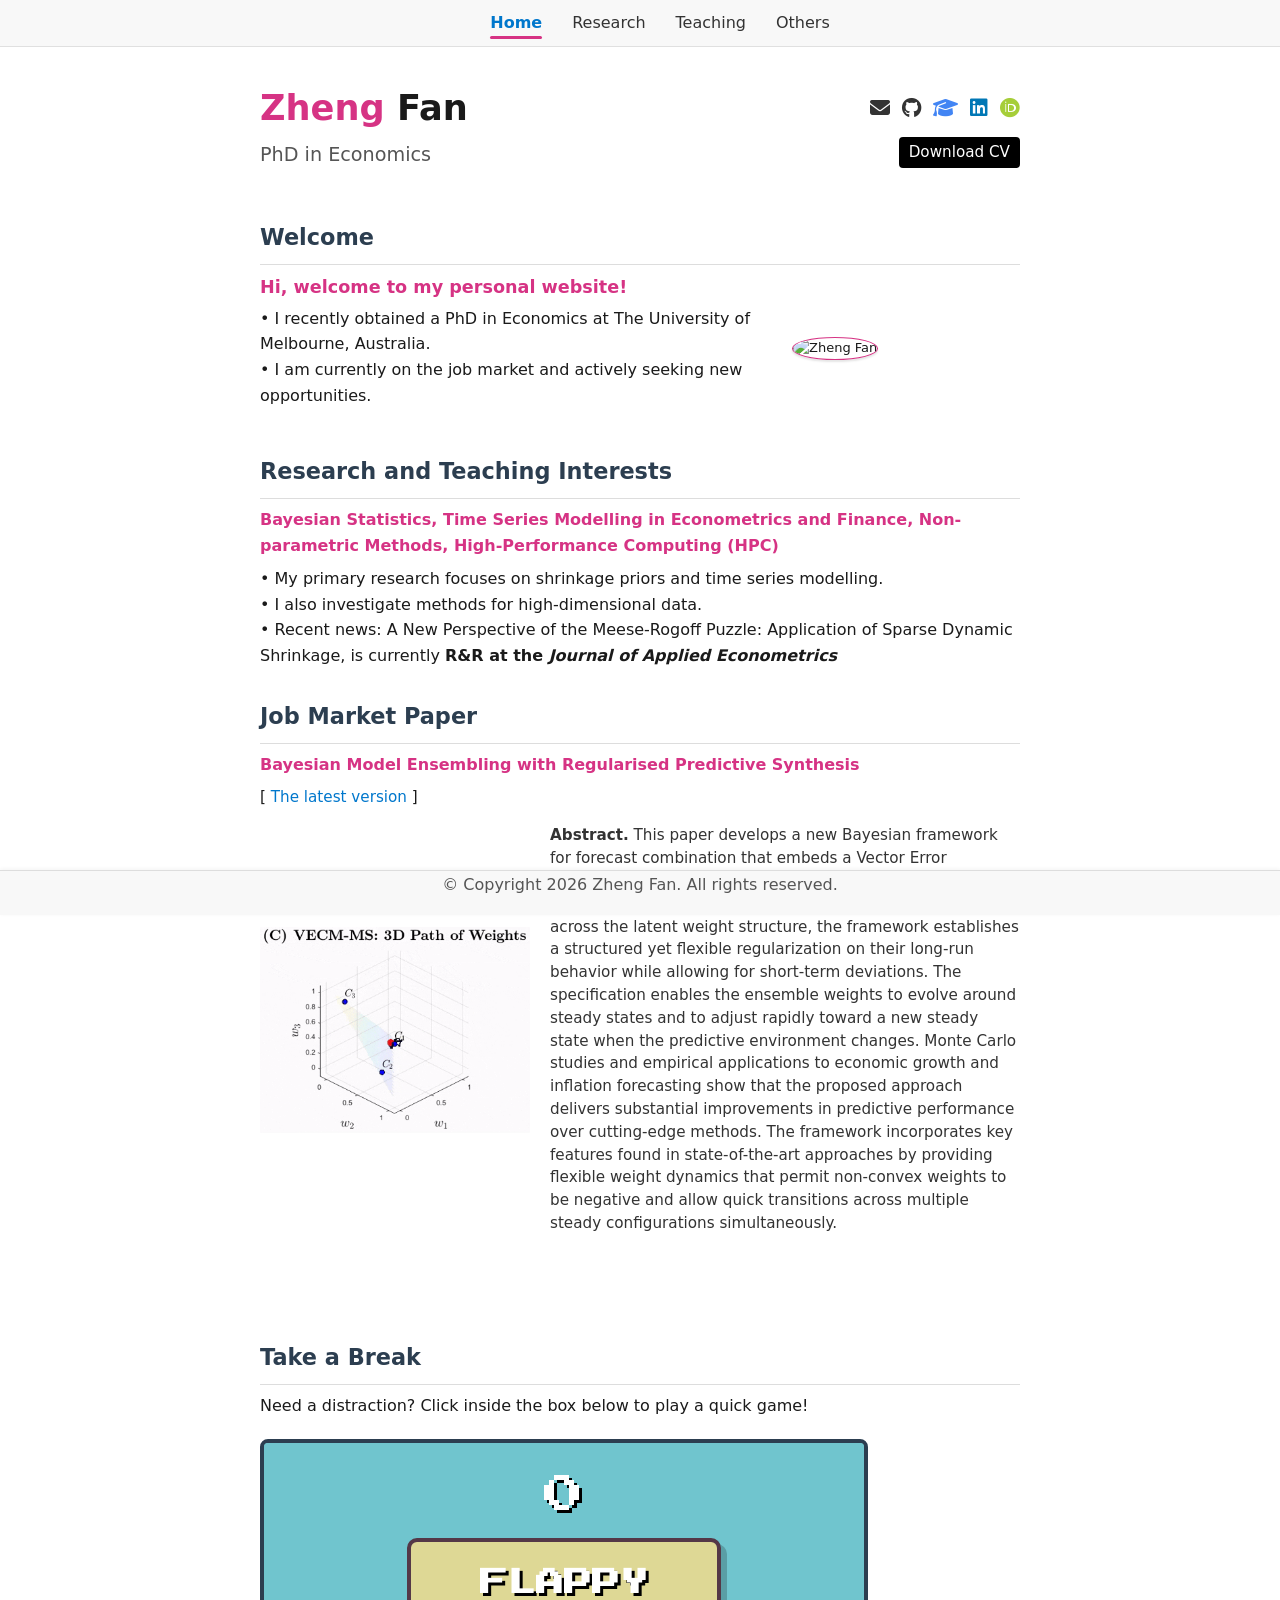
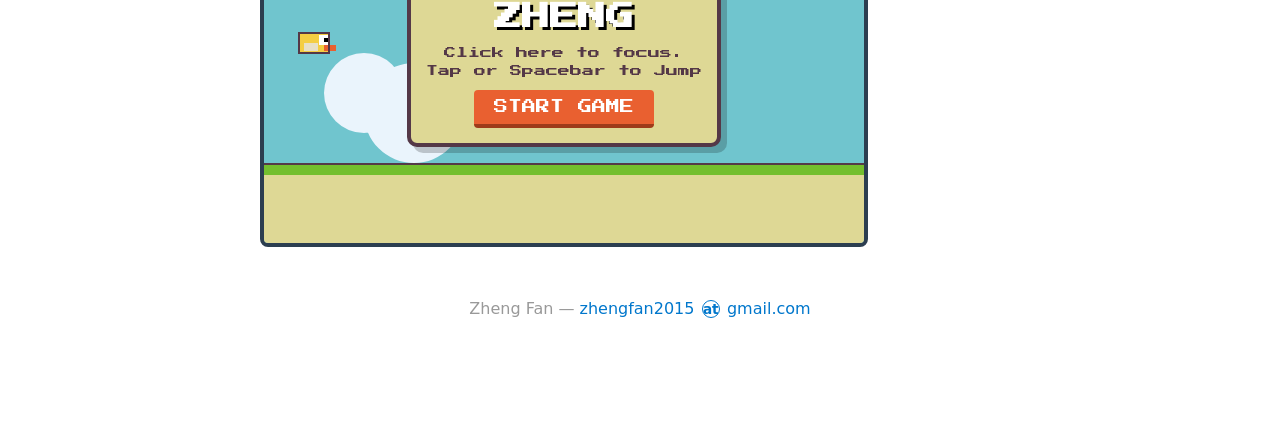
==== index.html @ 159d0687 "Add files via upload" ====
<!DOCTYPE html PUBLIC "-//W3C//DTD XHTML 1.0 Strict//EN" "http://www.w3.org/TR/xhtml1/DTD/xhtml1-strict.dtd">
<html>
<head>
<link rel="icon" type="image/x-icon" href="favicon.ico" />

	<title>Zheng Fan's personal website</title>
	<meta http-equiv="content-type" content="text/html; charset=utf-8" />

	<meta name="keywords" content="" />
	<meta name="description" content="" />

	<link rel="stylesheet" type="text/css" href="second.css" media="all" /> 
	<link rel="stylesheet" type="text/css" href="resume.css" media="all" />

       <!-- Game Fonts -->
    <link href="https://fonts.googleapis.com/css2?family=Press+Start+2P&display=swap" rel="stylesheet">

    <style>
        /* Sidebar style */
        #sidebar {
            width: 300px;
            position: fixed;
            top: 20px; /* Adjust to your header height */
            left: 0;
            background-color: #f4f4f4;
            padding-top: 20px;
            padding-left: 20px;
            border-right: 3px solid #ccc;
            height: 100%;
        }

        /* Sidebar links */
        #sidebar a {
            display: block;
            padding: 8px 0;
            color: #111D3D;
            text-decoration: none;
            font-size: 16px;
        }

        #sidebar a:hover {
            background-color: #ddd;
            color: #000;
        }

        /* Main content area */
        #main-content {
            margin-left: 220px; /* Space for the sidebar */
            padding: 20px;
        }


        /* Smooth scrolling */
        html {
            scroll-behavior: smooth;
        }

        /* Add some padding to sections to make it easier to spot when scrolling */
        section {
            padding: 220px 0;
            margin: 220px 0;
        }

                #Welcome!, #Research Interests, #Research and Working Papers, #Conference and Seminar Presentations, #Academic and Teaching Experience, #Skills {
            scroll-margin-top: 220px; /* Adjust this value to match your navbar height */
            padding-top: 230px; /* Give some space to the sections */
        }

      /* --- FLAPPY ZHENG GAME STYLES (Namespaced to avoid conflicts) --- */
        #flappy-game-container {
            position: relative;
            width: 100%;
            max-width: 600px; /* Restrict width so it doesn't look stretched */
            height: 400px;
            margin: 20px 0;
            background-color: #70c5ce;
            overflow: hidden;
            border: 4px solid #2c3e50;
            border-radius: 8px;
            font-family: 'Press Start 2P', cursive;
            outline: none; /* Remove blue outline when focused */
        }

        #flappy-canvas {
            display: block;
            width: 100%;
            height: 100%;
        }

        #flappy-ui-layer {
            position: absolute;
            top: 0;
            left: 0;
            width: 100%;
            height: 100%;
            pointer-events: none;
            display: flex;
            flex-direction: column;
            justify-content: center;
            align-items: center;
            text-align: center;
        }

        .flappy-message-box {
            background: #ded895;
            border: 4px solid #543847;
            padding: 15px;
            border-radius: 10px;
            box-shadow: 6px 6px 0px rgba(0,0,0,0.2);
            pointer-events: auto;
            display: none;
        }

        .flappy-title {
            color: #fff;
            text-shadow: 3px 3px 0 #000;
            font-size: 28px; /* Smaller for embedded view */
            margin: 10px 0;
            line-height: 1.2;
        }

        .flappy-text {
            color: #543847;
            font-size: 12px;
            line-height: 1.5;
            margin-bottom: 10px;
        }

        .flappy-btn {
            background: #e96030;
            color: white;
            border: none;
            padding: 10px 20px;
            font-family: inherit;
            font-size: 14px;
            cursor: pointer;
            border-radius: 4px;
            border-bottom: 4px solid #9e3b1a;
            text-transform: uppercase;
        }

        .flappy-btn:active {
            transform: translateY(4px);
            border-bottom: 0px;
        }

        #flappy-score-display {
            position: absolute;
            top: 20px;
            width: 100%;
            text-align: center;
            font-size: 40px;
            color: white;
            text-shadow: 3px 3px 0 #000;
            pointer-events: none;
            z-index: 10;
        }
    </style>
 
 <!-- Font Awesome (for GitHub, Email, LinkedIn, ORCID icons) -->
<link rel="stylesheet" href="https://cdnjs.cloudflare.com/ajax/libs/font-awesome/6.5.0/css/all.min.css">

<!-- Academicons (for Google Scholar) -->
<link rel="stylesheet" href="https://cdn.jsdelivr.net/npm/academicons@1.9.4/css/academicons.min.css">

</head>
<body>
 

<div id="doc2" class="yui-t7">
	<div id="inner">
	

<div id="hd">
  <div class="header-container">

    <!-- Left: Name and Title -->
<div class="header-left">
  <h1><span style="font-weight: bold; color: #d63384;">Zheng</span> Fan</h1>
  <h3>PhD in Economics </h3>
 </a>
</div>

    <!-- Right: Contact Info -->
    <div class="header-right">
      <div class="contact-info">
<!-- Icon block aligned to the right -->
<div style="display: flex; justify-content: flex-end; gap: 12px; align-items: center; margin-top: 18px;">
  <a href="mailto:zhengfan2015@gmail.com" target="_blank" style="display: inline-flex; align-items: center; color: #333;">
    <i class="fas fa-envelope" style="font-size: 20px;" title="Email"></i>
  </a>

  <a href="https://github.com/zhengf1" target="_blank" style="display: inline-flex; align-items: center; color: #333;">
    <i class="fab fa-github" style="font-size: 20px;" title="GitHub"></i>
  </a>
  <a href="https://scholar.google.com/citations?user=kObE768AAAAJ" target="_blank" style="display: inline-flex; align-items: center; color: #4285F4;">
    <i class="fas fa-graduation-cap" style="font-size: 20px;" title="Google Scholar"></i>
  </a>
  
  <a href="https://www.linkedin.com/in/zheng-fan-11849836b" target="_blank" style="display: inline-flex; align-items: center; color: #0077b5;">
    <i class="fab fa-linkedin" style="font-size: 20px;" title="LinkedIn"></i>
  </a>

  <a href="https://orcid.org/0000-0002-5203-4857" target="_blank" style="display: inline-flex; align-items: center; color: #a6ce39;">
    <i class="fab fa-orcid" style="font-size: 20px;" title="ORCID"></i>
  </a>
</div>


   
        <p>
          <a id="pdf" href="cv-page.html">Download CV</a>
        </p>
      </div>
    </div>

  </div> <!--// .header-container -->
</div> <!--// #hd -->


 <!--//    <p>
          <strong>Email:</strong>
          <a href="mailto:fan.z@unimelb.edu.au">fan.z <span class="circle">at</span> unimelb.edu.au</a>      
        </p> -->

     <!--//  <h4><a id="pdf" href="https://www.dropbox.com/s/akevl5yh49a9p55/ZhengFan-CV-short.pdf?dl=0" target="_blank">Download CV</a></h4>-->
                        
		<div id="bd">
			<div id="yui-main">
				<div class="yui-b">

 
    <!-- Sidebar -->
    <!-- Sidebar -->
<div id="navbar">
<a href="index.html" class="active">Home</a>
<a href="research.html">Research</a>
<a href="teaching.html">Teaching</a>
<a href="skills.html">Others</a>
         <!-- Add more links as needed -->
</div>
 

<div style="margin-bottom: 30px;" id="Welcome">
  <h3 style="color: #2c3e50;">Welcome</h3>
  <hr style="border: none; height: 1px; background-color: #ddd; margin: 8px 0;">
  
  <!-- Flex container for Split layout -->
  <div style="display: flex; gap: 30px; align-items: center;">
    
    <!-- Text Column (Now on the LEFT) -->
    <div style="flex: 1;">
        <p style="margin: 0 0 5px 0;">
            <strong style="color: #d63384; font-size: 1.1em;"> Hi, welcome to my personal website!</strong>
        </p>   
        <p style="line-height: 1.6;">
            • I recently obtained a PhD in Economics at The University of Melbourne, Australia. <br>
            • I am currently on the job market and actively seeking new opportunities.
        </p>
    </div>

    <!-- Photo Column (Now on the RIGHT) -->
    <div style="flex: 0 0 30%; max-width: 30%; text-align: left;">
        <!-- Vertical Ellipse Frame with updated style/link -->
        <img src="https://www.dropbox.com/scl/fi/2scdw9mpwidva5gqhayjk/Zheng-image-3.png?rlkey=bucvifqqqjkv460hxgmuyph9c&raw=1" 
             alt="Zheng Fan" 
             
             style="width: 120px; height: 140px; object-fit: cover; border-radius: 50%; border: 1px solid #d63384; box-shadow: 0 2px 2px rgba(0,0,0,0.1);">
    </div>
    
  </div>
</div>

<div style="margin-bottom: 30px;" id="Research Interests">
       <h3 style="color: #2c3e50;">Research and Teaching Interests</h3>
  <hr style="border: none; height: 1px; background-color: #ddd; margin: 8px 0;">
       <p style="margin: 0 0 8px 0;">
    <strong style="color: #d63384;"> Bayesian Statistics, Time Series Modelling in Econometrics and Finance, Non-parametric Methods, High-Performance Computing (HPC)</strong>
  </p>    
  <p>   
          • My primary research focuses on shrinkage priors and time series modelling. <br>
          • I also investigate methods for high-dimensional data. 
          <br>
            • Recent news: A New Perspective of the Meese-Rogoff Puzzle: Application of Sparse Dynamic Shrinkage, is currently <b>R&R at  the<i> Journal of Applied Econometrics</i></b>
    </p>
</div>


<div style="margin-bottom: 30px;" id="JMP">
  <h3 style="color: #2c3e50;">Job Market Paper</h3>
  <hr style="border: none; height: 1px; background-color: #ddd; margin: 8px 0;">

  <p style="margin: 0 0 8px 0;">
    <strong style="color: #d63384;">
      Bayesian Model Ensembling with Regularised Predictive Synthesis
    </strong>
  </p>

  <span class="paper-links" style="font-size: 0.95rem;">
    [ 
    <a href="https://drive.google.com/file/d/13BnlJRaggg3YICvdml_a8Ei7IoEQGMV5/view?usp=drive_link" target="_blank"> The latest
    version</a> 
    ]
  </span>

  <div style="margin-top: 12px; font-size: 0.95rem; line-height: 1.5; color: #333;">
<div style="display: flex; flex-wrap: wrap; gap: 20px; margin-top: 15px;">

  <!-- Left column: Local video file -->
<div style="flex: 1 1 200px; min-width: 100px; display: flex; align-items: center;">
  <img src="video_VECM_MS_weights_3D_left.gif"
       alt="VECM weight dynamics"
       style="width: 100%; height: auto; border-radius: 1px;">
</div>

  <!-- Right column: Your original abstract (unchanged) -->
  <div style="flex: 1 1 400px; min-width: 400px;">
    <strong>Abstract.</strong>
    <span>
This paper develops a new Bayesian framework for forecast combination that embeds a Vector Error Correction Model structure within a latent dynamic factor representation for model weights. By imposing cointegration across the latent weight structure, the framework establishes a structured yet flexible regularization on their long-run behavior while allowing for short-term deviations. The specification enables the ensemble weights to evolve around steady states and to adjust rapidly toward a new steady state when the predictive environment changes. Monte Carlo studies and empirical applications to economic growth and inflation forecasting show that the proposed approach delivers substantial improvements in predictive performance over cutting-edge methods. The framework incorporates key features found in state-of-the-art approaches by providing flexible weight dynamics that permit non-convex weights to be negative and allow quick transitions across multiple steady configurations simultaneously.
    </span>
  </div>

</div>

</div>


<br><br><br><br>

<!-- Flappy Zheng Game Section -->
<div style="margin-bottom: 30px;" id="Game">
    <h3 style="color: #2c3e50;">Take a Break</h3>
    <hr style="border: none; height: 1px; background-color: #ddd; margin: 8px 0;">
    <p>Need a distraction? Click inside the box below to play a quick game!</p>
    
    <!-- Game Container (Focusable for keyboard input) -->
    <div id="flappy-game-container" tabindex="0">
        <div id="flappy-score-display">0</div>
        
        <div id="flappy-ui-layer">
            <!-- Start Screen -->
            <div id="flappy-start-screen" class="flappy-message-box" style="display: block;">
                <h1 class="flappy-title">FLAPPY<br>ZHENG</h1>
                <p class="flappy-text">Click here to focus.<br>Tap or Spacebar to Jump</p>
                <button class="flappy-btn" onclick="startGame()">START GAME</button>
            </div>

            <!-- Game Over Screen -->
            <div id="flappy-game-over-screen" class="flappy-message-box">
                <h1 class="flappy-title">GAME OVER</h1>
                <p class="flappy-text">Score: <span id="flappy-final-score">0</span></p>
                <p class="flappy-text">Best: <span id="flappy-best-score">0</span></p>
                <button class="flappy-btn" onclick="resetGame()">TRY AGAIN</button>
            </div>
        </div>

        <canvas id="flappy-canvas"></canvas>
        <!-- Hidden image loader for your face -->
        <img id="flappy-userFace" src="" style="display:none;" alt="User Face">
    </div>
</div>

  

				</div><!--// .yui-b -->
			</div><!--// yui-main -->
		</div><!--// bd -->

		<div id="ft">
			<p>Zheng Fan &mdash;           <a href="mailto:zhengfan2015@gmail.com">zhengfan2015 <span class="circle">at</span> gmail.com</a></p> 
		</div><!--// footer -->

	</div><!-- // inner -->


<footer id="footer-bar">
  <p>&copy; Copyright 2026 Zheng Fan. All rights reserved.</p>
</footer>

</div><!--// doc -->


<!-- GAME SCRIPT -->
<script>
    // --- CONFIGURATION ---
    // Set this to TRUE if you want to use the 'face.png' image instead of the yellow bird
    const useImage = false; 
    const imagePath = 'face.png'; // Make sure this file exists in the same folder if useImage is true

    // FIX: Updated IDs to match the "flappy-" prefixed HTML elements
    const container = document.getElementById('flappy-game-container');
    const canvas = document.getElementById('flappy-canvas');
    const ctx = canvas.getContext('2d');
    const scoreEl = document.getElementById('flappy-score-display');
    const startScreen = document.getElementById('flappy-start-screen');
    const gameOverScreen = document.getElementById('flappy-game-over-screen');
    const finalScoreEl = document.getElementById('flappy-final-score');
    const bestScoreEl = document.getElementById('flappy-best-score');
    const userFaceImg = document.getElementById('flappy-userFace');

    // Game State
    let frames = 0;
    let score = 0;
    let highScore = localStorage.getItem('flappyHighScore') || 0;
    let gameState = 'START'; 
    let animationId;

    // Resize Canvas to match Container
    function resize() {
        // Safety check to ensure container exists before accessing properties
        if (!container) return;
        
        canvas.width = container.clientWidth;
        canvas.height = container.clientHeight;
        // Redraw initial state if resizing during start screen
        if (gameState === 'START') {
            bg.draw();
            fg.draw();
            bird.y = canvas.height / 2; // Center bird
            bird.draw();
        }
    }
    window.addEventListener('resize', resize);
    
    // Initial resize
    setTimeout(resize, 100); // Small delay to ensure container is rendered

    // Load Image if needed
    if (useImage) {
        userFaceImg.src = imagePath;
    }

    // --- OBJECTS ---

    const bird = {
        x: 50,
        y: 150,
        w: 34,
        h: 24,
        radius: 12,
        velocity: 0,
        gravity: 0.25,
        jumpStrength: 4.6,
        rotation: 0,
        
        draw: function() {
            ctx.save();
            ctx.translate(this.x, this.y);
            this.rotation = Math.min(Math.PI / 4, Math.max(-Math.PI / 4, (this.velocity * 0.1)));
            ctx.rotate(this.rotation);

            if (useImage && userFaceImg.complete && userFaceImg.naturalHeight !== 0) {
                ctx.drawImage(userFaceImg, -this.w/2, -this.h/2, this.w, this.h);
            } else {
                // Default Bird Body
                ctx.fillStyle = "#f4ce42"; 
                ctx.fillRect(-15, -10, 30, 20);
                // Eye
                ctx.fillStyle = "#fff";
                ctx.fillRect(5, -8, 10, 10);
                ctx.fillStyle = "#000";
                ctx.fillRect(10, -5, 4, 4);
                // Beak
                ctx.fillStyle = "#e96030"; 
                ctx.fillRect(10, 2, 12, 6);
                // Wing
                ctx.fillStyle = "#e8e0c5"; 
                ctx.fillRect(-10, 0, 14, 8);
                // Outline
                ctx.strokeStyle = "#543847";
                ctx.lineWidth = 2;
                ctx.strokeRect(-15, -10, 30, 20);
            }
            ctx.restore();
        },
        
        update: function() {
            this.velocity += this.gravity;
            this.y += this.velocity;

            // Floor Collision
            if (this.y + this.h/2 >= canvas.height - fg.h) {
                this.y = canvas.height - fg.h - this.h/2;
                gameOver();
            }
            
            // Ceiling Collision
            if (this.y - this.h/2 <= 0) {
                this.y = this.h/2;
                this.velocity = 0;
            }
        },
        
        jump: function() {
            this.velocity = -this.jumpStrength;
        }
    };

    const bg = {
        draw: function() {
            ctx.fillStyle = "#70c5ce";
            ctx.fillRect(0, 0, canvas.width, canvas.height);
            
            ctx.fillStyle = "#eaf4fc"; // Clouds
            ctx.beginPath();
            ctx.arc(100, canvas.height - 150, 40, 0, Math.PI * 2);
            ctx.arc(150, canvas.height - 130, 50, 0, Math.PI * 2);
            ctx.fill();
        }
    };

    const fg = {
        h: 80, // Slightly shorter for embedded version
        x: 0,
        dx: 2,
        draw: function() {
            ctx.fillStyle = "#ded895"; 
            ctx.fillRect(this.x, canvas.height - this.h, canvas.width, this.h);
            ctx.fillRect(this.x + canvas.width, canvas.height - this.h, canvas.width, this.h);
            
            ctx.fillStyle = "#73bf2e";
            ctx.fillRect(this.x, canvas.height - this.h, canvas.width, 12);
            ctx.fillRect(this.x + canvas.width, canvas.height - this.h, canvas.width, 12);
            
            ctx.fillStyle = "#553948";
            ctx.fillRect(0, canvas.height - this.h, canvas.width, 2);
        },
        update: function() {
            this.x = (this.x - this.dx) % (canvas.width / 2); 
            if (this.x <= -canvas.width) this.x = 0;
        }
    };

    const pipes = {
        items: [],
        w: 52,
        gap: 120, // Slightly tighter gap
        dx: 3,
        
        draw: function() {
            for (let i = 0; i < this.items.length; i++) {
                let p = this.items[i];
                ctx.fillStyle = "#73bf2e"; 
                ctx.strokeStyle = "#543847"; 
                ctx.lineWidth = 2;
                
                // Top Pipe
                ctx.fillRect(p.x, 0, this.w, p.y);
                ctx.strokeRect(p.x, 0, this.w, p.y);
                ctx.fillRect(p.x - 2, p.y - 20, this.w + 4, 20); // Cap
                ctx.strokeRect(p.x - 2, p.y - 20, this.w + 4, 20);
                
                // Bottom Pipe
                let bottomY = p.y + this.gap;
                let bottomH = canvas.height - bottomY - fg.h;
                ctx.fillRect(p.x, bottomY, this.w, bottomH);
                ctx.strokeRect(p.x, bottomY, this.w, bottomH);
                ctx.fillRect(p.x - 2, bottomY, this.w + 4, 20); // Cap
                ctx.strokeRect(p.x - 2, bottomY, this.w + 4, 20);
            }
        },
        
        update: function() {
            if (frames % 100 === 0) {
                let maxY = canvas.height - fg.h - this.gap - 50;
                let randomY = Math.floor(Math.random() * (maxY - 50 + 1) + 50);
                this.items.push({ x: canvas.width, y: randomY, passed: false });
            }
            
            for (let i = 0; i < this.items.length; i++) {
                let p = this.items[i];
                p.x -= this.dx;
                
                // Collision
                if (bird.x + bird.w/2 > p.x && bird.x - bird.w/2 < p.x + this.w) {
                    if (bird.y - bird.h/2 < p.y || bird.y + bird.h/2 > p.y + this.gap) {
                        gameOver();
                    }
                }
                
                // Score
                if (p.x + this.w < bird.x && !p.passed) {
                    score++;
                    scoreEl.innerText = score;
                    p.passed = true;
                    if(score % 5 === 0) this.dx += 0.1; 
                }
                
                if (p.x + this.w < 0) {
                    this.items.shift();
                    i--;
                }
            }
        },
        
        reset: function() {
            this.items = [];
            this.dx = 3;
        }
    };

    // --- LOGIC ---

    function startGame() {
        gameState = 'PLAYING';
        startScreen.style.display = 'none';
        gameOverScreen.style.display = 'none';
        scoreEl.style.display = 'block';
        score = 0;
        scoreEl.innerText = score;
        bird.y = canvas.height / 2;
        bird.velocity = 0;
        pipes.reset();
        frames = 0;
        // Ensure container has focus so keyboard works immediately
        container.focus();
        loop();
    }

    function resetGame() {
        bird.y = canvas.height / 2;
        bird.velocity = 0;
        pipes.reset();
        score = 0;
        scoreEl.innerText = 0;
        gameOverScreen.style.display = 'none';
        startGame();
    }

    function gameOver() {
        gameState = 'GAMEOVER';
        if (score > highScore) {
            highScore = score;
            localStorage.setItem('flappyHighScore', highScore);
        }
        finalScoreEl.innerText = score;
        bestScoreEl.innerText = highScore;
        gameOverScreen.style.display = 'block';
        scoreEl.style.display = 'none';
    }

    function loop() {
        if (gameState !== 'PLAYING') return;

        bg.draw();
        pipes.draw();
        pipes.update();
        fg.draw();
        fg.update();
        bird.draw();
        bird.update();

        frames++;
        animationId = requestAnimationFrame(loop);
    }

    // --- INPUT HANDLING ---

    function inputAction(e) {
        // Only act if game is playing or starting
        if (gameState === 'START') {
            startGame();
            e.preventDefault(); // Prevent scrolling
        } else if (gameState === 'PLAYING') {
            bird.jump();
            e.preventDefault(); // Prevent scrolling
        }
    }

    // Listen for keydown ONLY on the container (requires focus)
    container.addEventListener('keydown', function(e) {
        if (e.code === 'Space') {
            inputAction(e);
        }
    });

    // Listen for mouse/touch on the container
    container.addEventListener('mousedown', function(e) {
        inputAction(e);
        container.focus(); // Ensure focus on click
    });
    
    container.addEventListener('touchstart', function(e) {
        inputAction(e);
        container.focus();
    }, {passive: false});

</script>



</body>
</html>
---- second.css ----
/*
Copyright (c) 2009, Yahoo! Inc. All rights reserved.
Code licensed under the BSD License:
http://developer.yahoo.net/yui/license.txt
version: 2.7.0
*/
html{color:#000;background:#FFF;}body,div,dl,dt,dd,ul,ol,li,h1,h2,h3,h4,h5,h6,pre,code,form,fieldset,legend,input,button,textarea,p,blockquote,th,td{margin:0;padding:0;}table{border-collapse:collapse;border-spacing:0;}fieldset,img{border:0;}address,caption,cite,code,dfn,em,strong,th,var,optgroup{font-style:inherit;font-weight:inherit;}del,ins{text-decoration:none;}li{list-style:none;}caption,th{text-align:left;}h1,h2,h3,h4,h5,h6{font-size:100%;font-weight:normal;}q:before,q:after{content:'';}abbr,acronym{border:0;font-variant:normal;}sup{vertical-align:baseline;}sub{vertical-align:baseline;}legend{color:#000;}input,button,textarea,select,optgroup,option{font-family:inherit;font-size:inherit;font-style:inherit;font-weight:inherit;}input,button,textarea,select{*font-size:100%;}body{font:13px/1.231 arial,helvetica,clean,sans-serif;*font-size:small;*font:x-small;}select,input,button,textarea,button{font:99% arial,helvetica,clean,sans-serif;}table{font-size:inherit;font:100%;}pre,code,kbd,samp,tt{font-family:monospace;*font-size:108%;line-height:100%;}body{text-align:center;}#doc,#doc2,#doc3,#doc4,.yui-t1,.yui-t2,.yui-t3,.yui-t4,.yui-t5,.yui-t6,.yui-t7{margin:auto;text-align:left;width:57.69em;*width:56.25em;}#doc2{width:73.076em;*width:71.25em;}#doc3{margin:auto 10px;width:auto;}#doc4{width:74.923em;*width:73.05em;}.yui-b{position:relative;}.yui-b{_position:static;}#yui-main .yui-b{position:static;}#yui-main,.yui-g .yui-u .yui-g{width:100%;}.yui-t1 #yui-main,.yui-t2 #yui-main,.yui-t3 #yui-main{float:right;margin-left:-25em;}.yui-t4 #yui-main,.yui-t5 #yui-main,.yui-t6 #yui-main{float:left;margin-right:-25em;}.yui-t1 .yui-b{float:left;width:12.30769em;*width:12.00em;}.yui-t1 #yui-main .yui-b{margin-left:13.30769em;*margin-left:13.05em;}.yui-t2 .yui-b{float:left;width:13.8461em;*width:13.50em;}.yui-t2 #yui-main .yui-b{margin-left:14.8461em;*margin-left:14.55em;}.yui-t3 .yui-b{float:left;width:23.0769em;*width:22.50em;}.yui-t3 #yui-main .yui-b{margin-left:24.0769em;*margin-left:23.62em;}.yui-t4 .yui-b{float:right;width:13.8456em;*width:13.50em;}.yui-t4 #yui-main .yui-b{margin-right:14.8456em;*margin-right:14.55em;}.yui-t5 .yui-b{float:right;width:18.4615em;*width:18.00em;}.yui-t5 #yui-main .yui-b{margin-right:19.4615em;*margin-right:19.125em;}.yui-t6 .yui-b{float:right;width:23.0769em;*width:22.50em;}.yui-t6 #yui-main .yui-b{margin-right:24.0769em;*margin-right:23.62em;}.yui-t7 #yui-main .yui-b{display:block;margin:0 0 1em 0;}#yui-main .yui-b{float:none;width:auto;}.yui-gb .yui-u,.yui-g .yui-gb .yui-u,.yui-gb .yui-g,.yui-gb .yui-gb,.yui-gb .yui-gc,.yui-gb .yui-gd,.yui-gb .yui-ge,.yui-gb .yui-gf,.yui-gc .yui-u,.yui-gc .yui-g,.yui-gd .yui-u{float:left;}.yui-g .yui-u,.yui-g .yui-g,.yui-g .yui-gb,.yui-g .yui-gc,.yui-g .yui-gd,.yui-g .yui-ge,.yui-g .yui-gf,.yui-gc .yui-u,.yui-gd .yui-g,.yui-g .yui-gc .yui-u,.yui-ge .yui-u,.yui-ge .yui-g,.yui-gf .yui-g,.yui-gf .yui-u{float:right;}.yui-g div.first,.yui-gb div.first,.yui-gc div.first,.yui-gd div.first,.yui-ge div.first,.yui-gf div.first,.yui-g .yui-gc div.first,.yui-g .yui-ge div.first,.yui-gc div.first div.first{float:left;}.yui-g .yui-u,.yui-g .yui-g,.yui-g .yui-gb,.yui-g .yui-gc,.yui-g .yui-gd,.yui-g .yui-ge,.yui-g .yui-gf{width:49.1%;}.yui-gb .yui-u,.yui-g .yui-gb .yui-u,.yui-gb .yui-g,.yui-gb .yui-gb,.yui-gb .yui-gc,.yui-gb .yui-gd,.yui-gb .yui-ge,.yui-gb .yui-gf,.yui-gc .yui-u,.yui-gc .yui-g,.yui-gd .yui-u{width:32%;margin-left:1.99%;}.yui-gb .yui-u{*margin-left:1.9%;*width:31.9%;}.yui-gc div.first,.yui-gd .yui-u{width:66%;}.yui-gd div.first{width:32%;}.yui-ge div.first,.yui-gf .yui-u{width:74.2%;}.yui-ge .yui-u,.yui-gf div.first{width:24%;}.yui-g .yui-gb div.first,.yui-gb div.first,.yui-gc div.first,.yui-gd div.first{margin-left:0;}.yui-g .yui-g .yui-u,.yui-gb .yui-g .yui-u,.yui-gc .yui-g .yui-u,.yui-gd .yui-g .yui-u,.yui-ge .yui-g .yui-u,.yui-gf .yui-g .yui-u{width:49%;*width:48.1%;*margin-left:0;}.yui-g .yui-g .yui-u{width:48.1%;}.yui-g .yui-gb div.first,.yui-gb .yui-gb div.first{*margin-right:0;*width:32%;_width:31.7%;}.yui-g .yui-gc div.first,.yui-gd .yui-g{width:66%;}.yui-gb .yui-g div.first{*margin-right:4%;_margin-right:1.3%;}.yui-gb .yui-gc div.first,.yui-gb .yui-gd div.first{*margin-right:0;}.yui-gb .yui-gb .yui-u,.yui-gb .yui-gc .yui-u{*margin-left:1.8%;_margin-left:4%;}.yui-g .yui-gb .yui-u{_margin-left:1.0%;}.yui-gb .yui-gd .yui-u{*width:66%;_width:61.2%;}.yui-gb .yui-gd div.first{*width:31%;_width:29.5%;}.yui-g .yui-gc .yui-u,.yui-gb .yui-gc .yui-u{width:32%;_float:right;margin-right:0;_margin-left:0;}.yui-gb .yui-gc div.first{width:66%;*float:left;*margin-left:0;}.yui-gb .yui-ge .yui-u,.yui-gb .yui-gf .yui-u{margin:0;}.yui-gb .yui-gb .yui-u{_margin-left:.7%;}.yui-gb .yui-g div.first,.yui-gb .yui-gb div.first{*margin-left:0;}.yui-gc .yui-g .yui-u,.yui-gd .yui-g .yui-u{*width:48.1%;*margin-left:0;}.yui-gb .yui-gd div.first{width:32%;}.yui-g .yui-gd div.first{_width:29.9%;}.yui-ge .yui-g{width:24%;}.yui-gf .yui-g{width:74.2%;}.yui-gb .yui-ge div.yui-u,.yui-gb .yui-gf div.yui-u{float:right;}.yui-gb .yui-ge div.first,.yui-gb .yui-gf div.first{float:left;}.yui-gb .yui-ge .yui-u,.yui-gb .yui-gf div.first{*width:24%;_width:20%;}.yui-gb .yui-ge div.first,.yui-gb .yui-gf .yui-u{*width:73.5%;_width:65.5%;}.yui-ge div.first .yui-gd .yui-u{width:65%;}.yui-ge div.first .yui-gd div.first{width:32%;}#hd:after,#bd:after,#ft:after,.yui-g:after,.yui-gb:after,.yui-gc:after,.yui-gd:after,.yui-ge:after,.yui-gf:after{content:".";display:block;height:0;clear:both;visibility:hidden;}#hd,#bd,#ft,.yui-g,.yui-gb,.yui-gc,.yui-gd,.yui-ge,.yui-gf{zoom:1;}
---- resume.css ----
/* =============================================================================
   Academic Resume Template (Inspired by al-folio / jacobcoreno.github.io)
   ============================================================================= */

body {
  font-family: system-ui, -apple-system, BlinkMacSystemFont, "Segoe UI", Helvetica, Arial, sans-serif;
  color: #1a1a1a;
  background: #fff;
  margin-top: 60px;
  line-height: 1.6;
}

/* === Container === */
#inner {
  width: 80%;
  max-width: 1060px;
  padding: 0 0px;
  margin: 80px auto;
}

/* === Navigation Bar === */
#navbar {
  display: flex;
  justify-content: center;
  background-color: #f8f8f8;
  border-bottom: 1px solid #e0e0e0;
  padding: 10px 20px;
  position: fixed;
  top: 0;
  left: 0;
  width: 100%;
  z-index: 1000;
}
#navbar a {
  color: #333;
  text-decoration: none;
  margin: 0 15px;
  font-size: 16px;
}
#navbar a:hover {
  text-decoration: underline;
}
#navbar a.active {
  color: #0077cc;
  font-weight: 600;
  position: relative;
  transition: color 0.3s ease;
}

/* Gradient underline effect */
#navbar a.active::after {
  content: '';
  position: absolute;
  left: 0;
  bottom: -3px;
  width: 100%;
  height: 3px;
  background: linear-gradient(to right, #d63384 , #d63384);
  border-radius: 2px;
  transition: opacity 0.3s ease;
}



/* === Headers === */
h1, h2, h3, h4, h5 {
  font-weight: 600;
  color: #1a1a1a;
  margin-top: 1em;
}
h1 { font-size: 2.5rem; margin-bottom: 0.2em; }
h2 { font-size: 1.8rem; }
h3 {
  font-size: 1.4rem;
  color: #2c3e50; /* professional slate gray */
}
h4 { font-size: 1.2rem; }
h5 { font-size: 1rem; }
/* Header container layout */
.header-container {
  display: flex;
  justify-content: space-between;
  align-items: center;
  flex-wrap: wrap;
  margin-bottom: 2em;
}

/* Left: Name and title */
.header-left h1 {
  margin: 0;
  font-size: 2.2rem;
}
.header-left h3 {
  margin: 0.2em 0 0 0;
  font-size: 1.2rem;
  font-weight: normal;
  color: #555;
}

/* Right: Contact information */
.header-right .contact-info {
  text-align: right;
}
.header-right p {
  margin: 4px 0;
  font-size: 0.95rem;
}
.header-right a {
  color: #0077cc;
  text-decoration: none;
}
.header-right a:hover {
  text-decoration: underline;
}

/* Circle style for '@' */
.circle {
  display: inline-block;
  width: 1.2em;
  height: 1.2em;
  line-height: 1.2em;
  text-align: center;
  border: 1px solid #0077cc;
  border-radius: 50%;
  font-weight: bold;
  font-size: 0.85em;
  margin: 0 2px;
  color: #0077cc;
}



/* === Typography === */
p {
  font-size: 1rem;
  margin-bottom: 1em;
}
strong {
  font-weight: 600;
}
a {
  color: #0077cc;
  text-decoration: none;
}
a:hover {
  text-decoration: underline;
}
ul {
  padding-left: 1.2em;
}
li {
  margin-bottom: 0.6em;
}

/* === Resume Sections === */
.job {
  margin-bottom: 2em;
}
.job h4 {
  float: right;
  font-size: 0.9rem;
  color: #666;
}
.job p {
  margin: 0.5em 0 1em 0;
}

/* === Skills === */
.skills-list ul {
  list-style: none;
  padding: 0;
}
.skills-list li {
  padding: 3px 0;
}
.skills-list li span {
  font-size: 1rem;
  display: block;
}

/* === Footer === */
#ft {
  padding: 1em 0;
  font-size: 0.9rem;
  text-align: center;
  color: #999;
}
#ft p {
  margin: 0.3em 0;
}

/* === Download CV Button === */
a#pdf {
  display: inline-block;
  background: #000;
  color: #fff;
  padding: 3px 10px;
  font-size: 0.95rem;
  border-radius: 4px;
  text-decoration: none;
  margin-top: 1em;
}
a#pdf:hover {
  background: #333;
}

/* === Message Banner (Optional Notice) === */
.msg {
  padding: 10px;
  background: #f0f0f0;
  color: #111;
  font-size: 1rem;
  border-left: 4px solid #ccc;
  margin: 2em 0;
}

/* === Responsive Adjustments === */
@media screen and (max-width: 768px) {
  #navbar {
    flex-direction: column;
    align-items: flex-start;
    padding: 10px 20px;
  }

  #navbar a {
    display: block;
    width: 100%;
    padding: 12px 10px;
    font-size: 18px;
    border-bottom: 1px solid #ddd;
  }

  #navbar a:last-child {
    border-bottom: none;
  }

  body {
    margin-top: 160px; /* extra spacing for taller stacked nav */
  }
}

/* === Bottom footnote for copyright === */
#footer-bar {
  position: fixed;
  bottom: -15px;
  left: 0;
  width: 100%;
  background-color: #f8f8f8;
  color: #555;
  text-align: center;
  font-size: 0.9rem;
  padding: 1px 0;
  border-top: 1px solid #ddd;
  z-index: 1000;
  box-shadow: 0 -1px 4px rgba(0, 0, 0, 0.05);
}
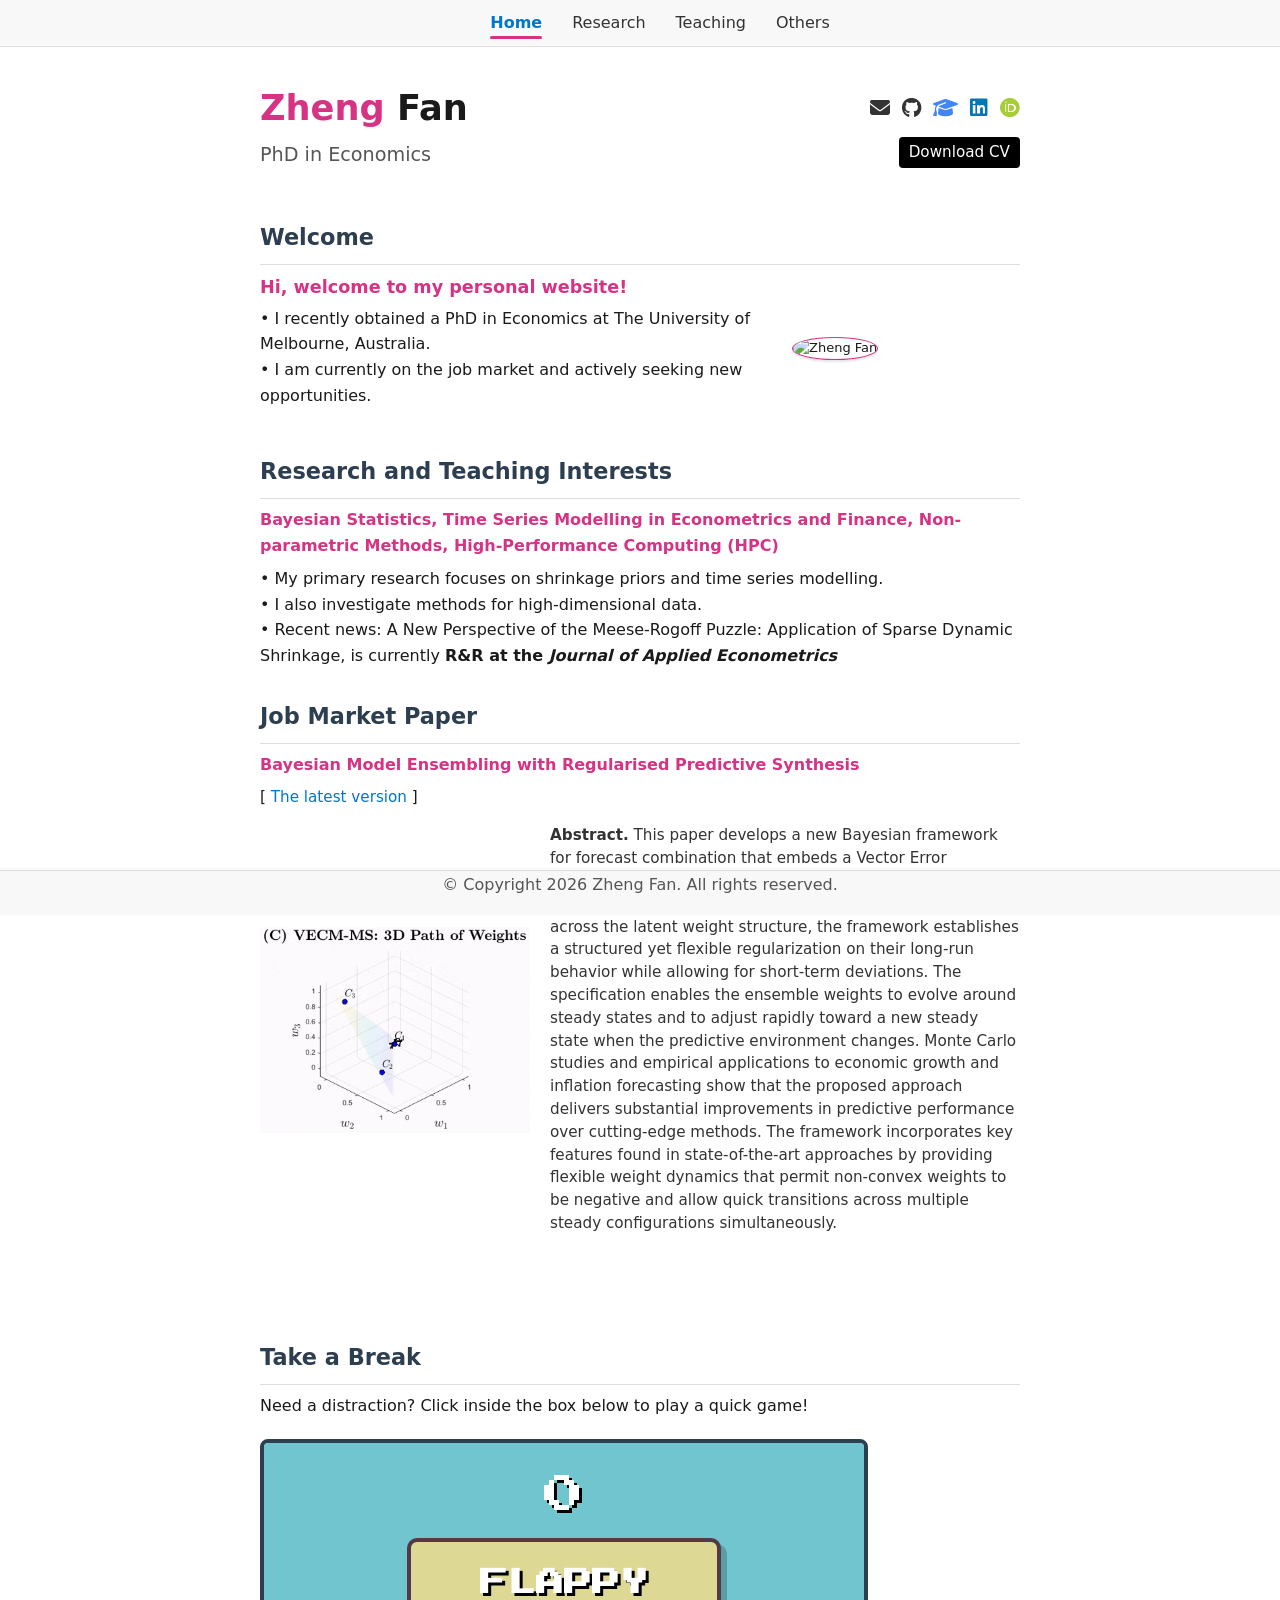
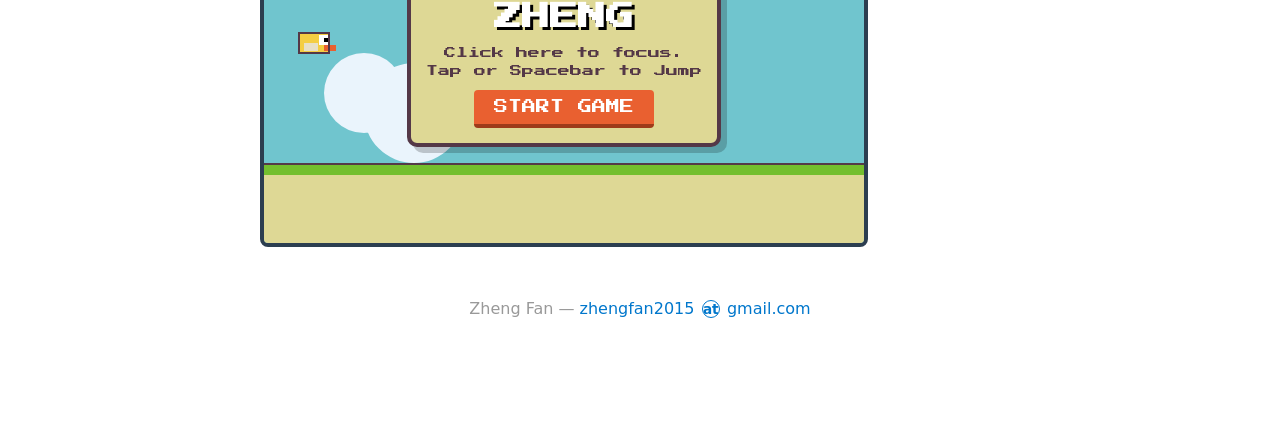
==== commit 25d87040: "Update print statement from 'Hello' to 'Goodbye'" ====
--- a/index.html
+++ b/index.html
@@ -9,6 +9,8 @@
 	<meta name="keywords" content="" />
 	<meta name="description" content="" />
 
+	<link rel="canonical" href="https://zhengf1.github.io/" />
+	
 	<link rel="stylesheet" type="text/css" href="second.css" media="all" /> 
 	<link rel="stylesheet" type="text/css" href="resume.css" media="all" />
 
@@ -691,4 +693,4 @@
 
 
 </body>
-</html>+</html>
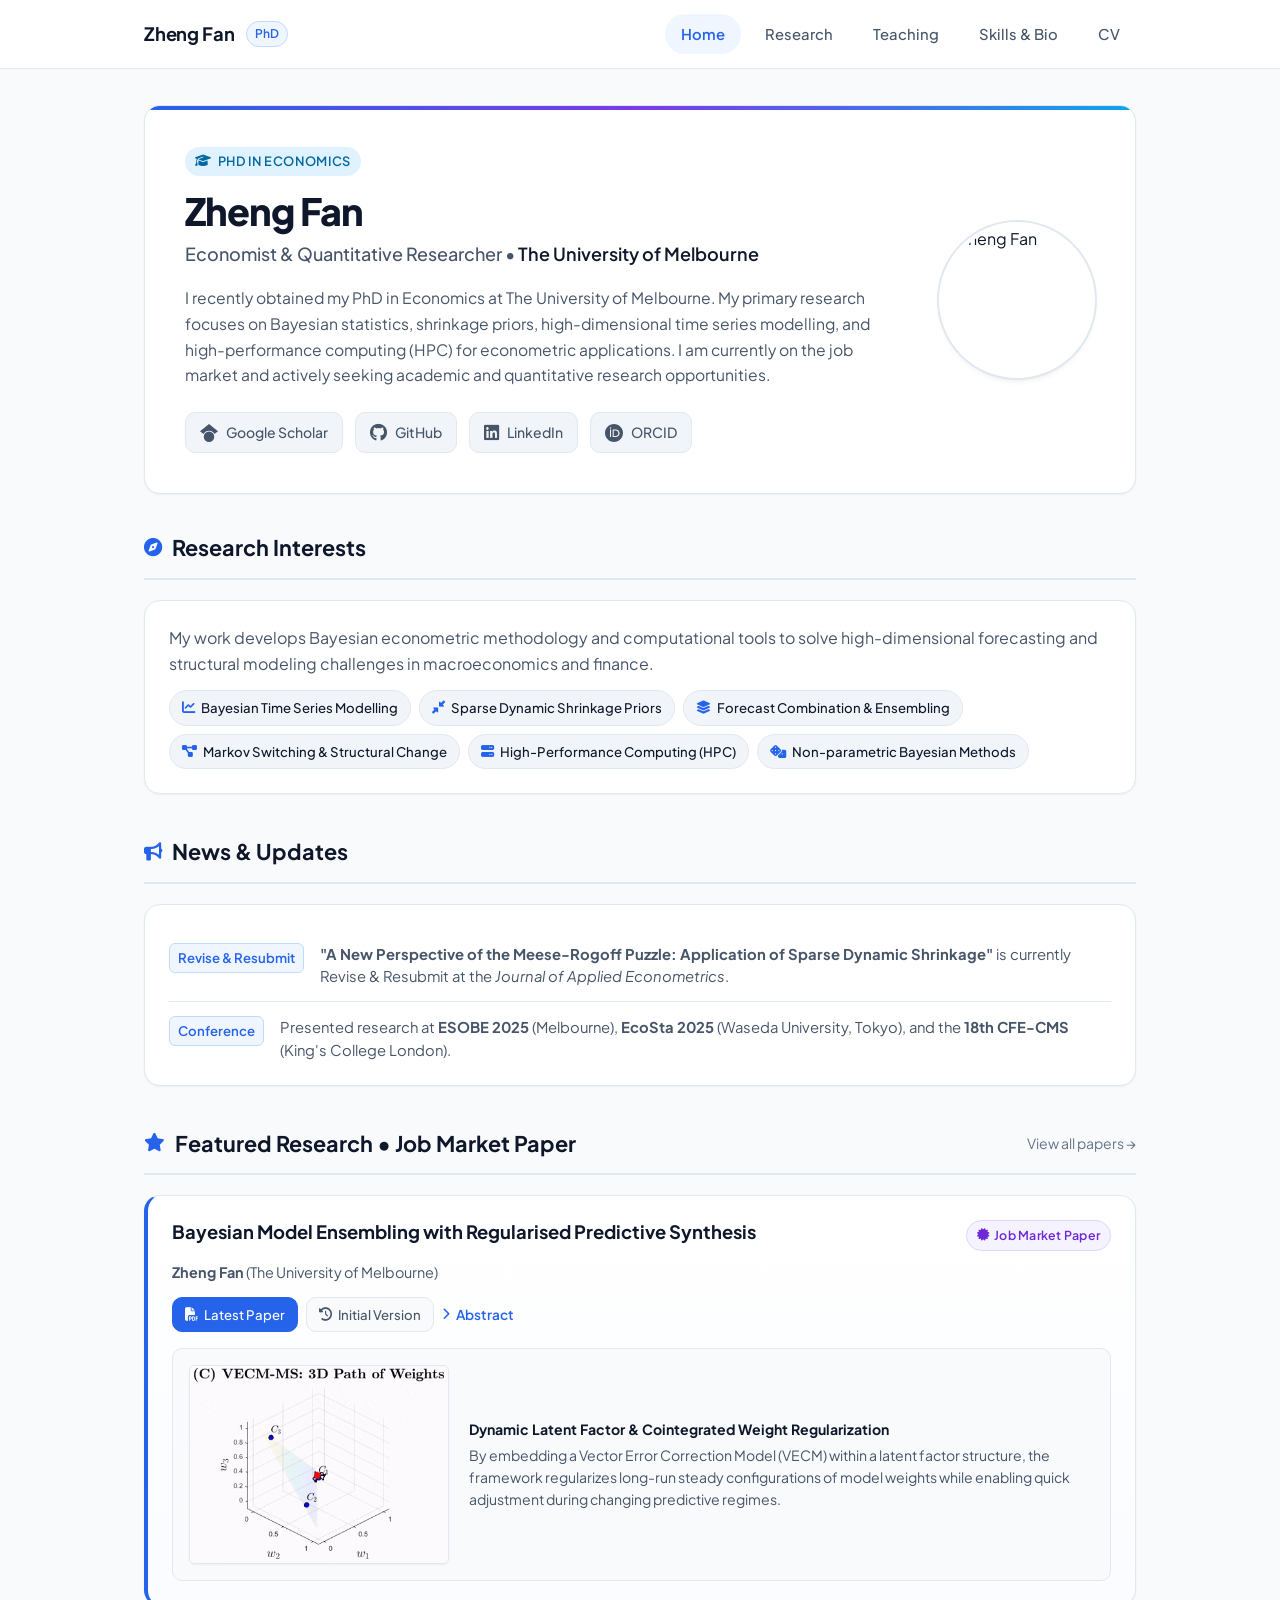
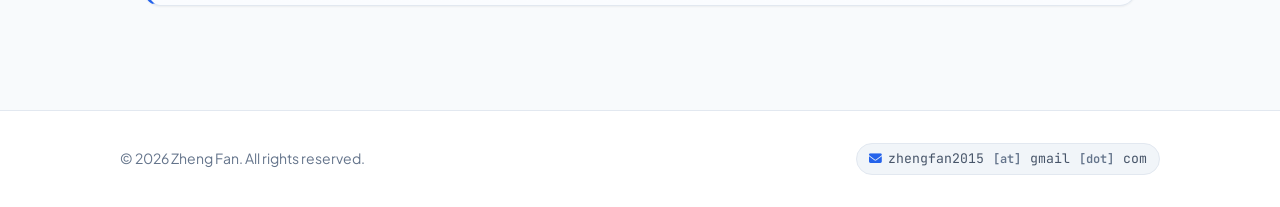
==== commit 2468218b: "Add files via upload" ====
--- a/index.html
+++ b/index.html
@@ -1,696 +1,235 @@
-<!DOCTYPE html PUBLIC "-//W3C//DTD XHTML 1.0 Strict//EN" "http://www.w3.org/TR/xhtml1/DTD/xhtml1-strict.dtd">
-<html>
-<head>
-<link rel="icon" type="image/x-icon" href="favicon.ico" />
-
-	<title>Zheng Fan's personal website</title>
-	<meta http-equiv="content-type" content="text/html; charset=utf-8" />
-
-	<meta name="keywords" content="" />
-	<meta name="description" content="" />
-
-	<link rel="canonical" href="https://zhengf1.github.io/" />
-	
-	<link rel="stylesheet" type="text/css" href="second.css" media="all" /> 
-	<link rel="stylesheet" type="text/css" href="resume.css" media="all" />
-
-       <!-- Game Fonts -->
-    <link href="https://fonts.googleapis.com/css2?family=Press+Start+2P&display=swap" rel="stylesheet">
-
-    <style>
-        /* Sidebar style */
-        #sidebar {
-            width: 300px;
-            position: fixed;
-            top: 20px; /* Adjust to your header height */
-            left: 0;
-            background-color: #f4f4f4;
-            padding-top: 20px;
-            padding-left: 20px;
-            border-right: 3px solid #ccc;
-            height: 100%;
-        }
-
-        /* Sidebar links */
-        #sidebar a {
-            display: block;
-            padding: 8px 0;
-            color: #111D3D;
-            text-decoration: none;
-            font-size: 16px;
-        }
-
-        #sidebar a:hover {
-            background-color: #ddd;
-            color: #000;
-        }
-
-        /* Main content area */
-        #main-content {
-            margin-left: 220px; /* Space for the sidebar */
-            padding: 20px;
-        }
-
-
-        /* Smooth scrolling */
-        html {
-            scroll-behavior: smooth;
-        }
-
-        /* Add some padding to sections to make it easier to spot when scrolling */
-        section {
-            padding: 220px 0;
-            margin: 220px 0;
-        }
-
-                #Welcome!, #Research Interests, #Research and Working Papers, #Conference and Seminar Presentations, #Academic and Teaching Experience, #Skills {
-            scroll-margin-top: 220px; /* Adjust this value to match your navbar height */
-            padding-top: 230px; /* Give some space to the sections */
-        }
-
-      /* --- FLAPPY ZHENG GAME STYLES (Namespaced to avoid conflicts) --- */
-        #flappy-game-container {
-            position: relative;
-            width: 100%;
-            max-width: 600px; /* Restrict width so it doesn't look stretched */
-            height: 400px;
-            margin: 20px 0;
-            background-color: #70c5ce;
-            overflow: hidden;
-            border: 4px solid #2c3e50;
-            border-radius: 8px;
-            font-family: 'Press Start 2P', cursive;
-            outline: none; /* Remove blue outline when focused */
-        }
-
-        #flappy-canvas {
-            display: block;
-            width: 100%;
-            height: 100%;
-        }
-
-        #flappy-ui-layer {
-            position: absolute;
-            top: 0;
-            left: 0;
-            width: 100%;
-            height: 100%;
-            pointer-events: none;
-            display: flex;
-            flex-direction: column;
-            justify-content: center;
-            align-items: center;
-            text-align: center;
-        }
-
-        .flappy-message-box {
-            background: #ded895;
-            border: 4px solid #543847;
-            padding: 15px;
-            border-radius: 10px;
-            box-shadow: 6px 6px 0px rgba(0,0,0,0.2);
-            pointer-events: auto;
-            display: none;
-        }
-
-        .flappy-title {
-            color: #fff;
-            text-shadow: 3px 3px 0 #000;
-            font-size: 28px; /* Smaller for embedded view */
-            margin: 10px 0;
-            line-height: 1.2;
-        }
-
-        .flappy-text {
-            color: #543847;
-            font-size: 12px;
-            line-height: 1.5;
-            margin-bottom: 10px;
-        }
-
-        .flappy-btn {
-            background: #e96030;
-            color: white;
-            border: none;
-            padding: 10px 20px;
-            font-family: inherit;
-            font-size: 14px;
-            cursor: pointer;
-            border-radius: 4px;
-            border-bottom: 4px solid #9e3b1a;
-            text-transform: uppercase;
-        }
-
-        .flappy-btn:active {
-            transform: translateY(4px);
-            border-bottom: 0px;
-        }
-
-        #flappy-score-display {
-            position: absolute;
-            top: 20px;
-            width: 100%;
-            text-align: center;
-            font-size: 40px;
-            color: white;
-            text-shadow: 3px 3px 0 #000;
-            pointer-events: none;
-            z-index: 10;
-        }
-    </style>
- 
- <!-- Font Awesome (for GitHub, Email, LinkedIn, ORCID icons) -->
-<link rel="stylesheet" href="https://cdnjs.cloudflare.com/ajax/libs/font-awesome/6.5.0/css/all.min.css">
-
-<!-- Academicons (for Google Scholar) -->
-<link rel="stylesheet" href="https://cdn.jsdelivr.net/npm/academicons@1.9.4/css/academicons.min.css">
-
-</head>
-<body>
- 
-
-<div id="doc2" class="yui-t7">
-	<div id="inner">
-	
-
-<div id="hd">
-  <div class="header-container">
-
-    <!-- Left: Name and Title -->
-<div class="header-left">
-  <h1><span style="font-weight: bold; color: #d63384;">Zheng</span> Fan</h1>
-  <h3>PhD in Economics </h3>
- </a>
-</div>
-
-    <!-- Right: Contact Info -->
-    <div class="header-right">
-      <div class="contact-info">
-<!-- Icon block aligned to the right -->
-<div style="display: flex; justify-content: flex-end; gap: 12px; align-items: center; margin-top: 18px;">
-  <a href="mailto:zhengfan2015@gmail.com" target="_blank" style="display: inline-flex; align-items: center; color: #333;">
-    <i class="fas fa-envelope" style="font-size: 20px;" title="Email"></i>
-  </a>
-
-  <a href="https://github.com/zhengf1" target="_blank" style="display: inline-flex; align-items: center; color: #333;">
-    <i class="fab fa-github" style="font-size: 20px;" title="GitHub"></i>
-  </a>
-  <a href="https://scholar.google.com/citations?user=kObE768AAAAJ" target="_blank" style="display: inline-flex; align-items: center; color: #4285F4;">
-    <i class="fas fa-graduation-cap" style="font-size: 20px;" title="Google Scholar"></i>
-  </a>
-  
-  <a href="https://www.linkedin.com/in/zheng-fan-11849836b" target="_blank" style="display: inline-flex; align-items: center; color: #0077b5;">
-    <i class="fab fa-linkedin" style="font-size: 20px;" title="LinkedIn"></i>
-  </a>
-
-  <a href="https://orcid.org/0000-0002-5203-4857" target="_blank" style="display: inline-flex; align-items: center; color: #a6ce39;">
-    <i class="fab fa-orcid" style="font-size: 20px;" title="ORCID"></i>
-  </a>
-</div>
-
-
-   
-        <p>
-          <a id="pdf" href="cv-page.html">Download CV</a>
-        </p>
-      </div>
-    </div>
-
-  </div> <!--// .header-container -->
-</div> <!--// #hd -->
-
-
- <!--//    <p>
-          <strong>Email:</strong>
-          <a href="mailto:fan.z@unimelb.edu.au">fan.z <span class="circle">at</span> unimelb.edu.au</a>      
-        </p> -->
-
-     <!--//  <h4><a id="pdf" href="https://www.dropbox.com/s/akevl5yh49a9p55/ZhengFan-CV-short.pdf?dl=0" target="_blank">Download CV</a></h4>-->
-                        
-		<div id="bd">
-			<div id="yui-main">
-				<div class="yui-b">
-
- 
-    <!-- Sidebar -->
-    <!-- Sidebar -->
-<div id="navbar">
-<a href="index.html" class="active">Home</a>
-<a href="research.html">Research</a>
-<a href="teaching.html">Teaching</a>
-<a href="skills.html">Others</a>
-         <!-- Add more links as needed -->
-</div>
- 
-
-<div style="margin-bottom: 30px;" id="Welcome">
-  <h3 style="color: #2c3e50;">Welcome</h3>
-  <hr style="border: none; height: 1px; background-color: #ddd; margin: 8px 0;">
-  
-  <!-- Flex container for Split layout -->
-  <div style="display: flex; gap: 30px; align-items: center;">
-    
-    <!-- Text Column (Now on the LEFT) -->
-    <div style="flex: 1;">
-        <p style="margin: 0 0 5px 0;">
-            <strong style="color: #d63384; font-size: 1.1em;"> Hi, welcome to my personal website!</strong>
-        </p>   
-        <p style="line-height: 1.6;">
-            • I recently obtained a PhD in Economics at The University of Melbourne, Australia. <br>
-            • I am currently on the job market and actively seeking new opportunities.
-        </p>
-    </div>
-
-    <!-- Photo Column (Now on the RIGHT) -->
-    <div style="flex: 0 0 30%; max-width: 30%; text-align: left;">
-        <!-- Vertical Ellipse Frame with updated style/link -->
-        <img src="https://www.dropbox.com/scl/fi/2scdw9mpwidva5gqhayjk/Zheng-image-3.png?rlkey=bucvifqqqjkv460hxgmuyph9c&raw=1" 
-             alt="Zheng Fan" 
-             
-             style="width: 120px; height: 140px; object-fit: cover; border-radius: 50%; border: 1px solid #d63384; box-shadow: 0 2px 2px rgba(0,0,0,0.1);">
-    </div>
-    
-  </div>
-</div>
-
-<div style="margin-bottom: 30px;" id="Research Interests">
-       <h3 style="color: #2c3e50;">Research and Teaching Interests</h3>
-  <hr style="border: none; height: 1px; background-color: #ddd; margin: 8px 0;">
-       <p style="margin: 0 0 8px 0;">
-    <strong style="color: #d63384;"> Bayesian Statistics, Time Series Modelling in Econometrics and Finance, Non-parametric Methods, High-Performance Computing (HPC)</strong>
-  </p>    
-  <p>   
-          • My primary research focuses on shrinkage priors and time series modelling. <br>
-          • I also investigate methods for high-dimensional data. 
-          <br>
-            • Recent news: A New Perspective of the Meese-Rogoff Puzzle: Application of Sparse Dynamic Shrinkage, is currently <b>R&R at  the<i> Journal of Applied Econometrics</i></b>
-    </p>
-</div>
-
-
-<div style="margin-bottom: 30px;" id="JMP">
-  <h3 style="color: #2c3e50;">Job Market Paper</h3>
-  <hr style="border: none; height: 1px; background-color: #ddd; margin: 8px 0;">
-
-  <p style="margin: 0 0 8px 0;">
-    <strong style="color: #d63384;">
-      Bayesian Model Ensembling with Regularised Predictive Synthesis
-    </strong>
-  </p>
-
-  <span class="paper-links" style="font-size: 0.95rem;">
-    [ 
-    <a href="https://drive.google.com/file/d/13BnlJRaggg3YICvdml_a8Ei7IoEQGMV5/view?usp=drive_link" target="_blank"> The latest
-    version</a> 
-    ]
-  </span>
-
-  <div style="margin-top: 12px; font-size: 0.95rem; line-height: 1.5; color: #333;">
-<div style="display: flex; flex-wrap: wrap; gap: 20px; margin-top: 15px;">
-
-  <!-- Left column: Local video file -->
-<div style="flex: 1 1 200px; min-width: 100px; display: flex; align-items: center;">
-  <img src="video_VECM_MS_weights_3D_left.gif"
-       alt="VECM weight dynamics"
-       style="width: 100%; height: auto; border-radius: 1px;">
-</div>
-
-  <!-- Right column: Your original abstract (unchanged) -->
-  <div style="flex: 1 1 400px; min-width: 400px;">
-    <strong>Abstract.</strong>
-    <span>
-This paper develops a new Bayesian framework for forecast combination that embeds a Vector Error Correction Model structure within a latent dynamic factor representation for model weights. By imposing cointegration across the latent weight structure, the framework establishes a structured yet flexible regularization on their long-run behavior while allowing for short-term deviations. The specification enables the ensemble weights to evolve around steady states and to adjust rapidly toward a new steady state when the predictive environment changes. Monte Carlo studies and empirical applications to economic growth and inflation forecasting show that the proposed approach delivers substantial improvements in predictive performance over cutting-edge methods. The framework incorporates key features found in state-of-the-art approaches by providing flexible weight dynamics that permit non-convex weights to be negative and allow quick transitions across multiple steady configurations simultaneously.
-    </span>
-  </div>
-
-</div>
-
-</div>
-
-
-<br><br><br><br>
-
-<!-- Flappy Zheng Game Section -->
-<div style="margin-bottom: 30px;" id="Game">
-    <h3 style="color: #2c3e50;">Take a Break</h3>
-    <hr style="border: none; height: 1px; background-color: #ddd; margin: 8px 0;">
-    <p>Need a distraction? Click inside the box below to play a quick game!</p>
-    
-    <!-- Game Container (Focusable for keyboard input) -->
-    <div id="flappy-game-container" tabindex="0">
-        <div id="flappy-score-display">0</div>
-        
-        <div id="flappy-ui-layer">
-            <!-- Start Screen -->
-            <div id="flappy-start-screen" class="flappy-message-box" style="display: block;">
-                <h1 class="flappy-title">FLAPPY<br>ZHENG</h1>
-                <p class="flappy-text">Click here to focus.<br>Tap or Spacebar to Jump</p>
-                <button class="flappy-btn" onclick="startGame()">START GAME</button>
-            </div>
-
-            <!-- Game Over Screen -->
-            <div id="flappy-game-over-screen" class="flappy-message-box">
-                <h1 class="flappy-title">GAME OVER</h1>
-                <p class="flappy-text">Score: <span id="flappy-final-score">0</span></p>
-                <p class="flappy-text">Best: <span id="flappy-best-score">0</span></p>
-                <button class="flappy-btn" onclick="resetGame()">TRY AGAIN</button>
-            </div>
-        </div>
-
-        <canvas id="flappy-canvas"></canvas>
-        <!-- Hidden image loader for your face -->
-        <img id="flappy-userFace" src="" style="display:none;" alt="User Face">
-    </div>
-</div>
-
-  
-
-				</div><!--// .yui-b -->
-			</div><!--// yui-main -->
-		</div><!--// bd -->
-
-		<div id="ft">
-			<p>Zheng Fan &mdash;           <a href="mailto:zhengfan2015@gmail.com">zhengfan2015 <span class="circle">at</span> gmail.com</a></p> 
-		</div><!--// footer -->
-
-	</div><!-- // inner -->
-
-
-<footer id="footer-bar">
-  <p>&copy; Copyright 2026 Zheng Fan. All rights reserved.</p>
-</footer>
-
-</div><!--// doc -->
-
-
-<!-- GAME SCRIPT -->
-<script>
-    // --- CONFIGURATION ---
-    // Set this to TRUE if you want to use the 'face.png' image instead of the yellow bird
-    const useImage = false; 
-    const imagePath = 'face.png'; // Make sure this file exists in the same folder if useImage is true
-
-    // FIX: Updated IDs to match the "flappy-" prefixed HTML elements
-    const container = document.getElementById('flappy-game-container');
-    const canvas = document.getElementById('flappy-canvas');
-    const ctx = canvas.getContext('2d');
-    const scoreEl = document.getElementById('flappy-score-display');
-    const startScreen = document.getElementById('flappy-start-screen');
-    const gameOverScreen = document.getElementById('flappy-game-over-screen');
-    const finalScoreEl = document.getElementById('flappy-final-score');
-    const bestScoreEl = document.getElementById('flappy-best-score');
-    const userFaceImg = document.getElementById('flappy-userFace');
-
-    // Game State
-    let frames = 0;
-    let score = 0;
-    let highScore = localStorage.getItem('flappyHighScore') || 0;
-    let gameState = 'START'; 
-    let animationId;
-
-    // Resize Canvas to match Container
-    function resize() {
-        // Safety check to ensure container exists before accessing properties
-        if (!container) return;
-        
-        canvas.width = container.clientWidth;
-        canvas.height = container.clientHeight;
-        // Redraw initial state if resizing during start screen
-        if (gameState === 'START') {
-            bg.draw();
-            fg.draw();
-            bird.y = canvas.height / 2; // Center bird
-            bird.draw();
-        }
-    }
-    window.addEventListener('resize', resize);
-    
-    // Initial resize
-    setTimeout(resize, 100); // Small delay to ensure container is rendered
-
-    // Load Image if needed
-    if (useImage) {
-        userFaceImg.src = imagePath;
-    }
-
-    // --- OBJECTS ---
-
-    const bird = {
-        x: 50,
-        y: 150,
-        w: 34,
-        h: 24,
-        radius: 12,
-        velocity: 0,
-        gravity: 0.25,
-        jumpStrength: 4.6,
-        rotation: 0,
-        
-        draw: function() {
-            ctx.save();
-            ctx.translate(this.x, this.y);
-            this.rotation = Math.min(Math.PI / 4, Math.max(-Math.PI / 4, (this.velocity * 0.1)));
-            ctx.rotate(this.rotation);
-
-            if (useImage && userFaceImg.complete && userFaceImg.naturalHeight !== 0) {
-                ctx.drawImage(userFaceImg, -this.w/2, -this.h/2, this.w, this.h);
-            } else {
-                // Default Bird Body
-                ctx.fillStyle = "#f4ce42"; 
-                ctx.fillRect(-15, -10, 30, 20);
-                // Eye
-                ctx.fillStyle = "#fff";
-                ctx.fillRect(5, -8, 10, 10);
-                ctx.fillStyle = "#000";
-                ctx.fillRect(10, -5, 4, 4);
-                // Beak
-                ctx.fillStyle = "#e96030"; 
-                ctx.fillRect(10, 2, 12, 6);
-                // Wing
-                ctx.fillStyle = "#e8e0c5"; 
-                ctx.fillRect(-10, 0, 14, 8);
-                // Outline
-                ctx.strokeStyle = "#543847";
-                ctx.lineWidth = 2;
-                ctx.strokeRect(-15, -10, 30, 20);
-            }
-            ctx.restore();
-        },
-        
-        update: function() {
-            this.velocity += this.gravity;
-            this.y += this.velocity;
-
-            // Floor Collision
-            if (this.y + this.h/2 >= canvas.height - fg.h) {
-                this.y = canvas.height - fg.h - this.h/2;
-                gameOver();
-            }
-            
-            // Ceiling Collision
-            if (this.y - this.h/2 <= 0) {
-                this.y = this.h/2;
-                this.velocity = 0;
-            }
-        },
-        
-        jump: function() {
-            this.velocity = -this.jumpStrength;
-        }
-    };
-
-    const bg = {
-        draw: function() {
-            ctx.fillStyle = "#70c5ce";
-            ctx.fillRect(0, 0, canvas.width, canvas.height);
-            
-            ctx.fillStyle = "#eaf4fc"; // Clouds
-            ctx.beginPath();
-            ctx.arc(100, canvas.height - 150, 40, 0, Math.PI * 2);
-            ctx.arc(150, canvas.height - 130, 50, 0, Math.PI * 2);
-            ctx.fill();
-        }
-    };
-
-    const fg = {
-        h: 80, // Slightly shorter for embedded version
-        x: 0,
-        dx: 2,
-        draw: function() {
-            ctx.fillStyle = "#ded895"; 
-            ctx.fillRect(this.x, canvas.height - this.h, canvas.width, this.h);
-            ctx.fillRect(this.x + canvas.width, canvas.height - this.h, canvas.width, this.h);
-            
-            ctx.fillStyle = "#73bf2e";
-            ctx.fillRect(this.x, canvas.height - this.h, canvas.width, 12);
-            ctx.fillRect(this.x + canvas.width, canvas.height - this.h, canvas.width, 12);
-            
-            ctx.fillStyle = "#553948";
-            ctx.fillRect(0, canvas.height - this.h, canvas.width, 2);
-        },
-        update: function() {
-            this.x = (this.x - this.dx) % (canvas.width / 2); 
-            if (this.x <= -canvas.width) this.x = 0;
-        }
-    };
-
-    const pipes = {
-        items: [],
-        w: 52,
-        gap: 120, // Slightly tighter gap
-        dx: 3,
-        
-        draw: function() {
-            for (let i = 0; i < this.items.length; i++) {
-                let p = this.items[i];
-                ctx.fillStyle = "#73bf2e"; 
-                ctx.strokeStyle = "#543847"; 
-                ctx.lineWidth = 2;
-                
-                // Top Pipe
-                ctx.fillRect(p.x, 0, this.w, p.y);
-                ctx.strokeRect(p.x, 0, this.w, p.y);
-                ctx.fillRect(p.x - 2, p.y - 20, this.w + 4, 20); // Cap
-                ctx.strokeRect(p.x - 2, p.y - 20, this.w + 4, 20);
-                
-                // Bottom Pipe
-                let bottomY = p.y + this.gap;
-                let bottomH = canvas.height - bottomY - fg.h;
-                ctx.fillRect(p.x, bottomY, this.w, bottomH);
-                ctx.strokeRect(p.x, bottomY, this.w, bottomH);
-                ctx.fillRect(p.x - 2, bottomY, this.w + 4, 20); // Cap
-                ctx.strokeRect(p.x - 2, bottomY, this.w + 4, 20);
-            }
-        },
-        
-        update: function() {
-            if (frames % 100 === 0) {
-                let maxY = canvas.height - fg.h - this.gap - 50;
-                let randomY = Math.floor(Math.random() * (maxY - 50 + 1) + 50);
-                this.items.push({ x: canvas.width, y: randomY, passed: false });
-            }
-            
-            for (let i = 0; i < this.items.length; i++) {
-                let p = this.items[i];
-                p.x -= this.dx;
-                
-                // Collision
-                if (bird.x + bird.w/2 > p.x && bird.x - bird.w/2 < p.x + this.w) {
-                    if (bird.y - bird.h/2 < p.y || bird.y + bird.h/2 > p.y + this.gap) {
-                        gameOver();
-                    }
-                }
-                
-                // Score
-                if (p.x + this.w < bird.x && !p.passed) {
-                    score++;
-                    scoreEl.innerText = score;
-                    p.passed = true;
-                    if(score % 5 === 0) this.dx += 0.1; 
-                }
-                
-                if (p.x + this.w < 0) {
-                    this.items.shift();
-                    i--;
-                }
-            }
-        },
-        
-        reset: function() {
-            this.items = [];
-            this.dx = 3;
-        }
-    };
-
-    // --- LOGIC ---
-
-    function startGame() {
-        gameState = 'PLAYING';
-        startScreen.style.display = 'none';
-        gameOverScreen.style.display = 'none';
-        scoreEl.style.display = 'block';
-        score = 0;
-        scoreEl.innerText = score;
-        bird.y = canvas.height / 2;
-        bird.velocity = 0;
-        pipes.reset();
-        frames = 0;
-        // Ensure container has focus so keyboard works immediately
-        container.focus();
-        loop();
-    }
-
-    function resetGame() {
-        bird.y = canvas.height / 2;
-        bird.velocity = 0;
-        pipes.reset();
-        score = 0;
-        scoreEl.innerText = 0;
-        gameOverScreen.style.display = 'none';
-        startGame();
-    }
-
-    function gameOver() {
-        gameState = 'GAMEOVER';
-        if (score > highScore) {
-            highScore = score;
-            localStorage.setItem('flappyHighScore', highScore);
-        }
-        finalScoreEl.innerText = score;
-        bestScoreEl.innerText = highScore;
-        gameOverScreen.style.display = 'block';
-        scoreEl.style.display = 'none';
-    }
-
-    function loop() {
-        if (gameState !== 'PLAYING') return;
-
-        bg.draw();
-        pipes.draw();
-        pipes.update();
-        fg.draw();
-        fg.update();
-        bird.draw();
-        bird.update();
-
-        frames++;
-        animationId = requestAnimationFrame(loop);
-    }
-
-    // --- INPUT HANDLING ---
-
-    function inputAction(e) {
-        // Only act if game is playing or starting
-        if (gameState === 'START') {
-            startGame();
-            e.preventDefault(); // Prevent scrolling
-        } else if (gameState === 'PLAYING') {
-            bird.jump();
-            e.preventDefault(); // Prevent scrolling
-        }
-    }
-
-    // Listen for keydown ONLY on the container (requires focus)
-    container.addEventListener('keydown', function(e) {
-        if (e.code === 'Space') {
-            inputAction(e);
-        }
-    });
-
-    // Listen for mouse/touch on the container
-    container.addEventListener('mousedown', function(e) {
-        inputAction(e);
-        container.focus(); // Ensure focus on click
-    });
-    
-    container.addEventListener('touchstart', function(e) {
-        inputAction(e);
-        container.focus();
-    }, {passive: false});
-
-</script>
-
-
-
-</body>
-</html>
+<!DOCTYPE html>
+<html lang="en">
+<head>
+  <meta charset="UTF-8">
+  <meta name="viewport" content="width=device-width, initial-scale=1.0">
+  <title>Zheng Fan, PhD | Economist &amp; Researcher</title>
+  <meta name="description" content="Personal website of Zheng Fan, PhD in Economics from The University of Melbourne. Specializing in Bayesian statistics, time series econometrics, and high-performance computing.">
+  <link rel="icon" type="image/x-icon" href="favicon.ico">
+  <link rel="canonical" href="https://zhengf1.github.io/">
+
+  <!-- Stylesheets -->
+  <link rel="stylesheet" href="style.css">
+  <link rel="stylesheet" href="https://cdnjs.cloudflare.com/ajax/libs/font-awesome/6.5.1/css/all.min.css">
+</head>
+<body>
+
+  <!-- Navigation Bar -->
+  <header class="site-header">
+    <div class="nav-container">
+      <a href="index.html" class="nav-brand">
+        <span>Zheng Fan</span>
+        <span class="brand-badge">PhD</span>
+      </a>
+
+      <button class="mobile-nav-toggle" id="mobile-toggle" aria-label="Toggle navigation">
+        <i class="fas fa-bars"></i>
+      </button>
+
+      <ul class="nav-links" id="nav-links">
+        <li><a href="index.html" class="nav-link active">Home</a></li>
+        <li><a href="research.html" class="nav-link">Research</a></li>
+        <li><a href="teaching.html" class="nav-link">Teaching</a></li>
+        <li><a href="skills.html" class="nav-link">Skills &amp; Bio</a></li>
+        <li><a href="summary.html" class="nav-link">CV</a></li>
+      </ul>
+    </div>
+  </header>
+
+  <!-- Main Content -->
+  <main class="main-wrapper">
+
+    <!-- Hero / Profile Section -->
+    <section class="hero-card">
+      <div class="hero-content">
+        <div class="hero-badge">
+          <i class="fas fa-graduation-cap"></i> PhD in Economics
+        </div>
+        <h1 class="hero-name">Zheng Fan</h1>
+        <p class="hero-title">
+          Economist &amp; Quantitative Researcher &bull; <span class="affiliation">The University of Melbourne</span>
+        </p>
+        <p class="hero-bio">
+          I recently obtained my PhD in Economics at The University of Melbourne. My primary research focuses on Bayesian statistics, shrinkage priors, high-dimensional time series modelling, and high-performance computing (HPC) for econometric applications. I am currently on the job market and actively seeking academic and quantitative research opportunities.
+        </p>
+
+        <div class="social-links">
+          <a href="https://scholar.google.com/citations?user=kObE768AAAAJ" target="_blank" rel="noopener noreferrer" class="social-btn btn-scholar" title="Google Scholar">
+            <svg width="18" height="18" viewBox="0 0 24 24" fill="currentColor" style="display:inline-block; vertical-align:middle;">
+              <path d="M12 24a7 7 0 1 1 0-14 7 7 0 0 1 0 14zm0-24L0 9.5l4.838 3.94A8 8 0 0 1 12 9a8 8 0 0 1 7.162 4.44L24 9.5z"/>
+            </svg>
+            <span>Google Scholar</span>
+          </a>
+          <a href="https://github.com/zhengf1" target="_blank" rel="noopener noreferrer" class="social-btn btn-github" title="GitHub">
+            <i class="fab fa-github" style="font-size: 1.1rem;"></i>
+            <span>GitHub</span>
+          </a>
+          <a href="https://www.linkedin.com/in/zheng-fan-11849836b" target="_blank" rel="noopener noreferrer" class="social-btn btn-linkedin" title="LinkedIn">
+            <i class="fab fa-linkedin" style="font-size: 1.1rem;"></i>
+            <span>LinkedIn</span>
+          </a>
+          <a href="https://orcid.org/0000-0002-5203-4857" target="_blank" rel="noopener noreferrer" class="social-btn btn-orcid" title="ORCID">
+            <svg width="18" height="18" viewBox="0 0 24 24" fill="currentColor" style="display:inline-block; vertical-align:middle;">
+              <path d="M12 0C5.372 0 0 5.372 0 12s5.372 12 12 12 12-5.372 12-12S18.628 0 12 0zM7.369 4.378c.525 0 .947.431.947.947s-.422.947-.947.947a.95.95 0 0 1-.947-.947c0-.525.422-.947.947-.947zm-.722 3.038h1.444v10.041H6.647V7.416zm3.562 0h3.9c3.712 0 5.344 2.653 5.344 5.025 0 2.578-2.016 5.016-5.325 5.016h-3.919V7.416zm1.444 1.306v7.428h2.338c2.162 0 3.784-1.297 3.784-3.712 0-2.316-1.516-3.716-3.738-3.716h-2.384z"/>
+            </svg>
+            <span>ORCID</span>
+          </a>
+        </div>
+      </div>
+
+      <div class="hero-avatar-wrap">
+        <img src="https://www.dropbox.com/scl/fi/2scdw9mpwidva5gqhayjk/Zheng-image-3.png?rlkey=bucvifqqqjkv460hxgmuyph9c&raw=1" alt="Zheng Fan" class="hero-avatar">
+      </div>
+    </section>
+
+    <!-- Research Interests Section -->
+    <section class="section">
+      <div class="section-header">
+        <h2 class="section-title">
+          <i class="fas fa-compass"></i> Research Interests
+        </h2>
+      </div>
+      <div class="card">
+        <p style="color: var(--text-secondary); margin-bottom: 12px;">
+          My work develops Bayesian econometric methodology and computational tools to solve high-dimensional forecasting and structural modeling challenges in macroeconomics and finance.
+        </p>
+        <div class="pill-grid">
+          <span class="pill"><i class="fas fa-chart-line"></i> Bayesian Time Series Modelling</span>
+          <span class="pill"><i class="fas fa-compress-alt"></i> Sparse Dynamic Shrinkage Priors</span>
+          <span class="pill"><i class="fas fa-layer-group"></i> Forecast Combination &amp; Ensembling</span>
+          <span class="pill"><i class="fas fa-project-diagram"></i> Markov Switching &amp; Structural Change</span>
+          <span class="pill"><i class="fas fa-server"></i> High-Performance Computing (HPC)</span>
+          <span class="pill"><i class="fas fa-dice"></i> Non-parametric Bayesian Methods</span>
+        </div>
+      </div>
+    </section>
+
+    <!-- Recent News Section -->
+    <section class="section">
+      <div class="section-header">
+        <h2 class="section-title">
+          <i class="fas fa-bullhorn"></i> News &amp; Updates
+        </h2>
+      </div>
+      <div class="card">
+        <ul class="news-list">
+          <li class="news-item">
+            <span class="news-date">Revise &amp; Resubmit</span>
+            <div class="news-text">
+              <strong>"A New Perspective of the Meese-Rogoff Puzzle: Application of Sparse Dynamic Shrinkage"</strong> is currently Revise &amp; Resubmit at the <em>Journal of Applied Econometrics</em>.
+            </div>
+          </li>
+          <li class="news-item">
+            <span class="news-date">Conference</span>
+            <div class="news-text">
+              Presented research at <strong>ESOBE 2025</strong> (Melbourne), <strong>EcoSta 2025</strong> (Waseda University, Tokyo), and the <strong>18th CFE-CMS</strong> (King's College London).
+            </div>
+          </li>
+        </ul>
+      </div>
+    </section>
+
+    <!-- Featured Paper: Job Market Paper -->
+    <section class="section">
+      <div class="section-header">
+        <h2 class="section-title">
+          <i class="fas fa-star"></i> Featured Research &bull; Job Market Paper
+        </h2>
+        <a href="research.html" class="section-subtitle">View all papers &rarr;</a>
+      </div>
+
+      <div class="card card-featured">
+        <div class="paper-header">
+          <h3 class="paper-title">Bayesian Model Ensembling with Regularised Predictive Synthesis</h3>
+          <span class="paper-status-badge badge-jmp">
+            <i class="fas fa-certificate"></i> Job Market Paper
+          </span>
+        </div>
+        <div class="paper-authors">
+          <strong>Zheng Fan</strong> (The University of Melbourne)
+        </div>
+
+        <div class="paper-actions">
+          <a href="https://drive.google.com/file/d/13BnlJRaggg3YICvdml_a8Ei7IoEQGMV5/view?usp=drive_link" target="_blank" rel="noopener noreferrer" class="btn-action btn-primary-action">
+            <i class="fas fa-file-pdf"></i> Latest Paper
+          </a>
+          <a href="https://drive.google.com/file/d/1F9MIjxwl478KkVjVPBg7mlraKvSNJlMA/view?usp=drive_link" target="_blank" rel="noopener noreferrer" class="btn-action">
+            <i class="fas fa-history"></i> Initial Version
+          </a>
+          <button class="abstract-toggle" onclick="toggleAbstract('jmp-abstract', this)">
+            <i class="fas fa-chevron-right chevron"></i> <span>Abstract</span>
+          </button>
+        </div>
+
+        <!-- Media & Animation Showcase -->
+        <div class="media-showcase">
+          <div class="media-thumbnail">
+            <img src="video_VECM_MS_weights_3D_left.gif" alt="VECM Weight Dynamics 3D Visualization">
+          </div>
+          <div class="media-desc">
+            <strong style="color: var(--text-primary); display: block; margin-bottom: 4px;">Dynamic Latent Factor &amp; Cointegrated Weight Regularization</strong>
+            By embedding a Vector Error Correction Model (VECM) within a latent factor structure, the framework regularizes long-run steady configurations of model weights while enabling quick adjustment during changing predictive regimes.
+          </div>
+        </div>
+
+        <!-- Expandable Abstract -->
+        <div id="jmp-abstract" class="abstract-content">
+          <p>
+            <strong>Abstract:</strong> This paper develops a new Bayesian framework for forecast combination that embeds a Vector Error Correction Model structure within a latent dynamic factor representation for model weights. By imposing cointegration across the latent weight structure, the framework establishes a structured yet flexible regularization on their long-run behavior while allowing for short-term deviations. The specification enables the ensemble weights to evolve around steady states and to adjust rapidly toward a new steady state when the predictive environment changes. Monte Carlo studies and empirical applications to economic growth and inflation forecasting show that the proposed approach delivers substantial improvements in predictive performance over cutting-edge methods. The framework incorporates key features found in state-of-the-art approaches by providing flexible weight dynamics that permit non-convex weights to be negative and allow quick transitions across multiple steady configurations simultaneously.
+          </p>
+        </div>
+      </div>
+    </section>
+
+  </main>
+
+  <!-- Footer -->
+  <footer class="site-footer">
+    <div class="footer-container">
+      <div class="footer-copy">
+        &copy; 2026 Zheng Fan. All rights reserved.
+      </div>
+      <div class="footer-email">
+        <span class="email-obfuscated" onclick="copyEmail(this)" data-user="zhengfan2015" data-domain="gmail.com" title="Click to copy email">
+          <i class="fas fa-envelope"></i>
+          <span class="email-text">zhengfan2015 <span class="email-sep">[at]</span> gmail <span class="email-sep">[dot]</span> com</span>
+        </span>
+      </div>
+    </div>
+  </footer>
+
+  <!-- Scripts -->
+  <script>
+    // Copy email helper
+    function copyEmail(el) {
+      const user = el.getAttribute('data-user');
+      const domain = el.getAttribute('data-domain');
+      if (!user || !domain) return;
+      const email = user + '@' + domain;
+      navigator.clipboard.writeText(email).then(() => {
+        const textSpan = el.querySelector('.email-text');
+        const orig = textSpan.innerHTML;
+        textSpan.textContent = 'Copied to clipboard!';
+        setTimeout(() => { textSpan.innerHTML = orig; }, 2000);
+      }).catch(() => {});
+    }
+
+    // Toggle Abstract function
+    function toggleAbstract(id, buttonEl) {
+      const el = document.getElementById(id);
+      if (!el) return;
+      el.classList.toggle('show');
+      buttonEl.classList.toggle('expanded');
+    }
+
+    // Mobile nav toggle
+    const mobileToggle = document.getElementById('mobile-toggle');
+    const navLinks = document.getElementById('nav-links');
+    if (mobileToggle && navLinks) {
+      mobileToggle.addEventListener('click', () => {
+        navLinks.classList.toggle('open');
+      });
+    }
+  </script>
+</body>
+</html>
--- a/style.css
+++ b/style.css
@@ -0,0 +1,1155 @@
+/* ==========================================================================
+   Dr. Zheng Fan - Academic & Professional Portfolio Stylesheet
+   Modern, Clean, Responsive Design System
+   ========================================================================== */
+
+@import url('https://fonts.googleapis.com/css2?family=Plus+Jakarta+Sans:ital,wght@0,300;0,400;0,500;0,600;0,700;1,400&family=JetBrains+Mono:wght@400;500&display=swap');
+
+:root {
+  /* Color Palette */
+  --bg-primary: #ffffff;
+  --bg-secondary: #f8fafc;
+  --bg-tertiary: #f1f5f9;
+  --bg-card: #ffffff;
+  --bg-glass: rgba(255, 255, 255, 0.92);
+  
+  --text-primary: #0f172a;
+  --text-secondary: #475569;
+  --text-muted: #64748b;
+  --text-light: #94a3b8;
+  
+  --border-color: #e2e8f0;
+  --border-hover: #cbd5e1;
+  
+  --accent-primary: #2563eb;
+  --accent-hover: #1d4ed8;
+  --accent-light: #eff6ff;
+  --accent-border: #bfdbfe;
+  
+  --brand-navy: #0f172a;
+  --brand-indigo: #4338ca;
+  --brand-purple: #7c3aed;
+  
+  /* Status Badges */
+  --badge-rr-bg: #ecfdf5;
+  --badge-rr-text: #047857;
+  --badge-rr-border: #a7f3d0;
+  
+  --badge-jmp-bg: #f5f3ff;
+  --badge-jmp-text: #6d28d9;
+  --badge-jmp-border: #ddd6fe;
+  
+  --badge-wp-bg: #f1f5f9;
+  --badge-wp-text: #334155;
+  --badge-wp-border: #cbd5e1;
+  
+  /* Elevation & Shadows */
+  --shadow-sm: 0 1px 2px 0 rgba(0, 0, 0, 0.05);
+  --shadow-md: 0 4px 6px -1px rgba(0, 0, 0, 0.07), 0 2px 4px -2px rgba(0, 0, 0, 0.05);
+  --shadow-lg: 0 10px 15px -3px rgba(0, 0, 0, 0.08), 0 4px 6px -4px rgba(0, 0, 0, 0.04);
+  --shadow-hover: 0 12px 24px -4px rgba(15, 23, 42, 0.12);
+  
+  /* Layout */
+  --container-max-width: 1040px;
+  --radius-sm: 6px;
+  --radius-md: 10px;
+  --radius-lg: 16px;
+  --radius-full: 9999px;
+  
+  --transition: all 0.2s cubic-bezier(0.4, 0, 0.2, 1);
+}
+
+/* ==========================================================================
+   Base & Reset
+   ========================================================================== */
+*, *::before, *::after {
+  box-sizing: border-box;
+  margin: 0;
+  padding: 0;
+}
+
+html {
+  font-family: 'Plus Jakarta Sans', -apple-system, BlinkMacSystemFont, "Segoe UI", Roboto, sans-serif;
+  color: var(--text-primary);
+  background-color: var(--bg-secondary);
+  line-height: 1.65;
+  -webkit-font-smoothing: antialiased;
+  -moz-osx-font-smoothing: grayscale;
+  scroll-behavior: smooth;
+}
+
+body {
+  min-height: 100vh;
+  display: flex;
+  flex-direction: column;
+  background-color: var(--bg-secondary);
+}
+
+a {
+  color: var(--accent-primary);
+  text-decoration: none;
+  transition: var(--transition);
+}
+
+a:hover {
+  color: var(--accent-hover);
+}
+
+img {
+  max-width: 100%;
+  height: auto;
+  display: block;
+}
+
+/* ==========================================================================
+   Navigation Bar
+   ========================================================================== */
+.site-header {
+  position: sticky;
+  top: 0;
+  z-index: 100;
+  background-color: var(--bg-glass);
+  backdrop-filter: blur(12px);
+  -webkit-backdrop-filter: blur(12px);
+  border-bottom: 1px solid var(--border-color);
+  transition: var(--transition);
+}
+
+.nav-container {
+  max-width: var(--container-max-width);
+  margin: 0 auto;
+  padding: 0 24px;
+  height: 68px;
+  display: flex;
+  align-items: center;
+  justify-content: space-between;
+}
+
+.nav-brand {
+  display: flex;
+  align-items: center;
+  gap: 12px;
+  font-size: 1.15rem;
+  font-weight: 700;
+  color: var(--text-primary);
+  letter-spacing: -0.01em;
+}
+
+.nav-brand .brand-badge {
+  font-size: 0.75rem;
+  font-weight: 600;
+  color: var(--accent-primary);
+  background: var(--accent-light);
+  padding: 2px 8px;
+  border-radius: var(--radius-full);
+  border: 1px solid var(--accent-border);
+}
+
+.nav-links {
+  display: flex;
+  align-items: center;
+  gap: 8px;
+  list-style: none;
+}
+
+.nav-link {
+  display: inline-flex;
+  align-items: center;
+  padding: 8px 16px;
+  border-radius: var(--radius-full);
+  font-size: 0.925rem;
+  font-weight: 500;
+  color: var(--text-secondary);
+  transition: var(--transition);
+}
+
+.nav-link:hover {
+  color: var(--text-primary);
+  background-color: var(--bg-tertiary);
+}
+
+.nav-link.active {
+  color: var(--accent-primary);
+  background-color: var(--accent-light);
+  font-weight: 600;
+}
+
+/* Mobile Nav Toggle */
+.mobile-nav-toggle {
+  display: none;
+  background: none;
+  border: none;
+  cursor: pointer;
+  padding: 8px;
+  color: var(--text-primary);
+  font-size: 1.25rem;
+}
+
+/* ==========================================================================
+   Main Container Layout
+   ========================================================================== */
+.main-wrapper {
+  flex: 1;
+  max-width: var(--container-max-width);
+  width: 100%;
+  margin: 0 auto;
+  padding: 36px 24px 64px 24px;
+}
+
+/* ==========================================================================
+   Hero & Profile Header Section
+   ========================================================================== */
+.hero-card {
+  background: var(--bg-card);
+  border: 1px solid var(--border-color);
+  border-radius: var(--radius-lg);
+  padding: 40px;
+  margin-bottom: 36px;
+  box-shadow: var(--shadow-sm);
+  display: flex;
+  align-items: center;
+  justify-content: space-between;
+  gap: 40px;
+  position: relative;
+  overflow: hidden;
+}
+
+.hero-card::before {
+  content: '';
+  position: absolute;
+  top: 0;
+  left: 0;
+  right: 0;
+  height: 4px;
+  background: linear-gradient(90deg, #2563eb, #7c3aed, #0ea5e9);
+}
+
+.hero-content {
+  flex: 1;
+}
+
+.hero-badge {
+  display: inline-flex;
+  align-items: center;
+  gap: 6px;
+  font-size: 0.8rem;
+  font-weight: 600;
+  text-transform: uppercase;
+  letter-spacing: 0.05em;
+  color: #0369a1;
+  background: #e0f2fe;
+  padding: 4px 10px;
+  border-radius: var(--radius-full);
+  margin-bottom: 12px;
+}
+
+.hero-name {
+  font-size: 2.35rem;
+  font-weight: 800;
+  color: var(--text-primary);
+  letter-spacing: -0.025em;
+  line-height: 1.2;
+  margin-bottom: 6px;
+}
+
+.hero-title {
+  font-size: 1.125rem;
+  font-weight: 500;
+  color: var(--text-secondary);
+  margin-bottom: 16px;
+}
+
+.hero-title .affiliation {
+  color: var(--text-primary);
+  font-weight: 600;
+}
+
+.hero-bio {
+  font-size: 0.98rem;
+  color: var(--text-secondary);
+  line-height: 1.65;
+  margin-bottom: 24px;
+}
+
+.social-links {
+  display: flex;
+  align-items: center;
+  gap: 12px;
+  flex-wrap: wrap;
+}
+
+.social-btn {
+  display: inline-flex;
+  align-items: center;
+  gap: 8px;
+  padding: 8px 14px;
+  border-radius: var(--radius-md);
+  font-size: 0.875rem;
+  font-weight: 500;
+  color: var(--text-secondary);
+  background: var(--bg-tertiary);
+  border: 1px solid var(--border-color);
+  transition: var(--transition);
+}
+
+.social-btn svg {
+  flex-shrink: 0;
+  width: 18px;
+  height: 18px;
+  fill: currentColor;
+}
+
+.social-btn:hover {
+  color: var(--text-primary);
+  border-color: var(--border-hover);
+  transform: translateY(-1px);
+  box-shadow: var(--shadow-sm);
+}
+
+.social-btn.btn-scholar:hover {
+  background: #eff6ff;
+  color: #2563eb;
+  border-color: #bfdbfe;
+}
+
+.social-btn.btn-github:hover {
+  background: #181717;
+  color: #ffffff;
+  border-color: #181717;
+}
+
+.social-btn.btn-linkedin:hover {
+  background: #0077b5;
+  color: #ffffff;
+  border-color: #0077b5;
+}
+
+.social-btn.btn-orcid:hover {
+  background: #f0fdf4;
+  color: #16a34a;
+  border-color: #bbf7d0;
+}
+
+.hero-avatar-wrap {
+  flex-shrink: 0;
+  position: relative;
+}
+
+.hero-avatar {
+  width: 156px;
+  height: 156px;
+  border-radius: var(--radius-full);
+  object-fit: cover;
+  border: 4px solid var(--bg-card);
+  box-shadow: var(--shadow-md);
+  outline: 2px solid var(--border-color);
+}
+
+/* ==========================================================================
+   Section Headers
+   ========================================================================== */
+.section {
+  margin-bottom: 40px;
+}
+
+.section-header {
+  display: flex;
+  align-items: baseline;
+  justify-content: space-between;
+  margin-bottom: 20px;
+  padding-bottom: 12px;
+  border-bottom: 2px solid var(--border-color);
+}
+
+.section-title {
+  font-size: 1.35rem;
+  font-weight: 700;
+  color: var(--text-primary);
+  display: flex;
+  align-items: center;
+  gap: 10px;
+}
+
+.section-title i {
+  color: var(--accent-primary);
+  font-size: 1.15rem;
+}
+
+.section-subtitle {
+  font-size: 0.875rem;
+  color: var(--text-muted);
+}
+
+/* ==========================================================================
+   Cards & Layout Components
+   ========================================================================== */
+.card {
+  background: var(--bg-card);
+  border: 1px solid var(--border-color);
+  border-radius: var(--radius-lg);
+  padding: 24px;
+  margin-bottom: 20px;
+  box-shadow: var(--shadow-sm);
+  transition: var(--transition);
+}
+
+.card:hover {
+  border-color: var(--border-hover);
+  box-shadow: var(--shadow-md);
+}
+
+/* Featured Paper Card */
+.card-featured {
+  border-left: 4px solid var(--accent-primary);
+  background: linear-gradient(180deg, #ffffff 0%, #fafcff 100%);
+}
+
+.paper-header {
+  display: flex;
+  align-items: flex-start;
+  justify-content: space-between;
+  gap: 16px;
+  margin-bottom: 10px;
+}
+
+.paper-title {
+  font-size: 1.15rem;
+  font-weight: 700;
+  color: var(--text-primary);
+  line-height: 1.35;
+}
+
+.paper-status-badge {
+  flex-shrink: 0;
+  display: inline-flex;
+  align-items: center;
+  gap: 5px;
+  padding: 4px 10px;
+  border-radius: var(--radius-full);
+  font-size: 0.775rem;
+  font-weight: 600;
+  letter-spacing: 0.02em;
+}
+
+.badge-jmp {
+  background: var(--badge-jmp-bg);
+  color: var(--badge-jmp-text);
+  border: 1px solid var(--badge-jmp-border);
+}
+
+.badge-rr {
+  background: var(--badge-rr-bg);
+  color: var(--badge-rr-text);
+  border: 1px solid var(--badge-rr-border);
+}
+
+.badge-wp {
+  background: var(--badge-wp-bg);
+  color: var(--badge-wp-text);
+  border: 1px solid var(--badge-wp-border);
+}
+
+.badge-poster {
+  background: #fef3c7;
+  color: #92400e;
+  border: 1px solid #fde68a;
+}
+
+.paper-authors {
+  font-size: 0.9rem;
+  color: var(--text-secondary);
+  margin-bottom: 12px;
+}
+
+.paper-actions {
+  display: flex;
+  align-items: center;
+  gap: 8px;
+  flex-wrap: wrap;
+  margin-bottom: 14px;
+}
+
+.btn-action {
+  display: inline-flex;
+  align-items: center;
+  gap: 6px;
+  padding: 6px 12px;
+  border-radius: var(--radius-md);
+  font-size: 0.825rem;
+  font-weight: 500;
+  color: var(--text-secondary);
+  background: var(--bg-secondary);
+  border: 1px solid var(--border-color);
+  cursor: pointer;
+  transition: var(--transition);
+}
+
+.btn-action:hover {
+  color: var(--accent-primary);
+  background: var(--accent-light);
+  border-color: var(--accent-border);
+}
+
+.btn-action.btn-primary-action {
+  background: var(--accent-primary);
+  color: #ffffff;
+  border-color: var(--accent-primary);
+}
+
+.btn-action.btn-primary-action:hover {
+  background: var(--accent-hover);
+  border-color: var(--accent-hover);
+  color: #ffffff;
+}
+
+/* Abstract Toggle */
+.abstract-toggle {
+  background: none;
+  border: none;
+  padding: 4px 0;
+  font-family: inherit;
+  font-size: 0.85rem;
+  font-weight: 600;
+  color: var(--accent-primary);
+  cursor: pointer;
+  display: inline-flex;
+  align-items: center;
+  gap: 6px;
+  transition: var(--transition);
+}
+
+.abstract-toggle:hover {
+  color: var(--accent-hover);
+  text-decoration: underline;
+}
+
+.abstract-toggle .chevron {
+  transition: transform 0.2s ease;
+  display: inline-block;
+  font-size: 0.75rem;
+}
+
+.abstract-toggle.expanded .chevron {
+  transform: rotate(90deg);
+}
+
+.abstract-content {
+  display: none;
+  margin-top: 14px;
+  padding: 16px;
+  background-color: var(--bg-secondary);
+  border-radius: var(--radius-md);
+  border: 1px solid var(--border-color);
+  font-size: 0.9rem;
+  color: var(--text-secondary);
+  line-height: 1.6;
+}
+
+.abstract-content.show {
+  display: block;
+}
+
+/* Media Showcase (for JMP animation) */
+.media-showcase {
+  display: grid;
+  grid-template-columns: 260px 1fr;
+  gap: 20px;
+  margin-top: 16px;
+  align-items: center;
+  background: var(--bg-secondary);
+  border: 1px solid var(--border-color);
+  border-radius: var(--radius-md);
+  padding: 16px;
+}
+
+.media-thumbnail {
+  border-radius: var(--radius-sm);
+  overflow: hidden;
+  box-shadow: var(--shadow-sm);
+  background: #fff;
+  border: 1px solid var(--border-color);
+}
+
+.media-thumbnail img {
+  width: 100%;
+  height: auto;
+  display: block;
+}
+
+.media-desc {
+  font-size: 0.88rem;
+  color: var(--text-secondary);
+  line-height: 1.55;
+}
+
+/* ==========================================================================
+   News & Highlight List
+   ========================================================================== */
+.news-list {
+  list-style: none;
+}
+
+.news-item {
+  display: flex;
+  gap: 16px;
+  padding: 14px 0;
+  border-bottom: 1px solid var(--border-color);
+}
+
+.news-item:last-child {
+  border-bottom: none;
+  padding-bottom: 0;
+}
+
+.news-date {
+  flex-shrink: 0;
+  font-size: 0.825rem;
+  font-weight: 600;
+  color: var(--accent-primary);
+  background: var(--accent-light);
+  padding: 3px 8px;
+  border-radius: var(--radius-sm);
+  height: fit-content;
+  border: 1px solid var(--accent-border);
+}
+
+.news-text {
+  font-size: 0.925rem;
+  color: var(--text-secondary);
+  line-height: 1.5;
+}
+
+/* ==========================================================================
+   Pills & Tags
+   ========================================================================== */
+.pill-grid {
+  display: flex;
+  flex-wrap: wrap;
+  gap: 8px;
+  margin-top: 8px;
+}
+
+.pill {
+  display: inline-flex;
+  align-items: center;
+  gap: 6px;
+  padding: 6px 12px;
+  border-radius: var(--radius-full);
+  font-size: 0.825rem;
+  font-weight: 500;
+  background: var(--bg-tertiary);
+  color: var(--text-primary);
+  border: 1px solid var(--border-color);
+}
+
+.pill i {
+  color: var(--accent-primary);
+}
+
+/* ==========================================================================
+   Teaching & Course Grid
+   ========================================================================== */
+.experience-group {
+  margin-bottom: 28px;
+}
+
+.experience-institution {
+  font-size: 1.05rem;
+  font-weight: 700;
+  color: var(--text-primary);
+  margin-bottom: 4px;
+}
+
+.experience-role {
+  font-size: 0.9rem;
+  font-weight: 600;
+  color: var(--accent-primary);
+  margin-bottom: 14px;
+}
+
+.course-grid {
+  display: grid;
+  grid-template-columns: repeat(auto-fill, minmax(310px, 1fr));
+  gap: 16px;
+}
+
+.course-card {
+  background: var(--bg-card);
+  border: 1px solid var(--border-color);
+  border-radius: var(--radius-md);
+  padding: 16px;
+  box-shadow: var(--shadow-sm);
+  display: flex;
+  flex-direction: column;
+  justify-content: space-between;
+}
+
+.course-code {
+  font-family: 'JetBrains Mono', monospace;
+  font-size: 0.775rem;
+  font-weight: 600;
+  color: var(--accent-primary);
+  margin-bottom: 4px;
+}
+
+.course-title {
+  font-size: 0.95rem;
+  font-weight: 700;
+  color: var(--text-primary);
+  margin-bottom: 12px;
+}
+
+.course-terms {
+  display: flex;
+  flex-wrap: wrap;
+  gap: 6px;
+}
+
+.term-badge {
+  font-size: 0.75rem;
+  padding: 2px 7px;
+  border-radius: var(--radius-sm);
+  background: var(--bg-tertiary);
+  color: var(--text-secondary);
+  border: 1px solid var(--border-color);
+}
+
+a.term-badge {
+  color: var(--accent-primary);
+  background: var(--accent-light);
+  border-color: var(--accent-border);
+  font-weight: 500;
+  display: inline-flex;
+  align-items: center;
+  gap: 4px;
+}
+
+a.term-badge:hover {
+  background: var(--accent-primary);
+  color: #ffffff;
+  border-color: var(--accent-primary);
+}
+
+/* ==========================================================================
+   Skills Grid
+   ========================================================================== */
+.skills-container {
+  display: grid;
+  grid-template-columns: repeat(auto-fit, minmax(280px, 1fr));
+  gap: 20px;
+}
+
+.skill-category-card {
+  background: var(--bg-card);
+  border: 1px solid var(--border-color);
+  border-radius: var(--radius-lg);
+  padding: 24px;
+  box-shadow: var(--shadow-sm);
+}
+
+.skill-category-header {
+  display: flex;
+  align-items: center;
+  gap: 10px;
+  font-size: 1.05rem;
+  font-weight: 700;
+  color: var(--text-primary);
+  margin-bottom: 16px;
+  padding-bottom: 10px;
+  border-bottom: 1px solid var(--border-color);
+}
+
+.skill-category-header i {
+  color: var(--accent-primary);
+}
+
+.skill-tier {
+  margin-bottom: 14px;
+}
+
+.skill-tier:last-child {
+  margin-bottom: 0;
+}
+
+.skill-tier-label {
+  font-size: 0.775rem;
+  font-weight: 600;
+  text-transform: uppercase;
+  letter-spacing: 0.04em;
+  color: var(--text-muted);
+  margin-bottom: 6px;
+}
+
+/* ==========================================================================
+   Presentations List
+   ========================================================================== */
+.presentation-timeline {
+  list-style: none;
+  position: relative;
+  padding-left: 20px;
+}
+
+.presentation-timeline::before {
+  content: '';
+  position: absolute;
+  left: 4px;
+  top: 6px;
+  bottom: 6px;
+  width: 2px;
+  background: var(--border-color);
+}
+
+.presentation-item {
+  position: relative;
+  padding-bottom: 18px;
+}
+
+.presentation-item::before {
+  content: '';
+  position: absolute;
+  left: -20px;
+  top: 6px;
+  width: 10px;
+  height: 10px;
+  border-radius: 50%;
+  background: var(--accent-primary);
+  border: 2px solid var(--bg-card);
+  box-shadow: 0 0 0 2px var(--accent-border);
+}
+
+.presentation-event {
+  font-size: 0.95rem;
+  font-weight: 600;
+  color: var(--text-primary);
+}
+
+.presentation-location {
+  font-size: 0.85rem;
+  color: var(--text-muted);
+}
+
+/* ==========================================================================
+   Footer
+   ========================================================================== */
+.site-footer {
+  background: var(--bg-card);
+  border-top: 1px solid var(--border-color);
+  padding: 32px 24px;
+  margin-top: auto;
+}
+
+.footer-container {
+  max-width: var(--container-max-width);
+  margin: 0 auto;
+  display: flex;
+  align-items: center;
+  justify-content: space-between;
+  flex-wrap: wrap;
+  gap: 16px;
+}
+
+.footer-copy {
+  font-size: 0.875rem;
+  color: var(--text-muted);
+}
+
+.footer-affiliation,
+.footer-email {
+  font-size: 0.875rem;
+  color: var(--text-secondary);
+}
+
+.email-obfuscated {
+  display: inline-flex;
+  align-items: center;
+  gap: 6px;
+  cursor: pointer;
+  padding: 4px 12px;
+  border-radius: var(--radius-full);
+  background: var(--bg-tertiary);
+  border: 1px solid var(--border-color);
+  font-family: 'JetBrains Mono', monospace;
+  font-size: 0.825rem;
+  color: var(--text-secondary);
+  transition: var(--transition);
+}
+
+.email-obfuscated:hover {
+  background: var(--accent-light);
+  color: var(--accent-primary);
+  border-color: var(--accent-border);
+}
+
+.email-obfuscated i {
+  color: var(--accent-primary);
+  font-size: 0.8rem;
+}
+
+.email-sep {
+  color: var(--text-muted);
+  font-size: 0.75rem;
+  font-weight: 600;
+  padding: 0 1px;
+}
+
+/* ==========================================================================
+   Responsive Breakpoints
+   ========================================================================== */
+@media (max-width: 768px) {
+  .hero-card {
+    flex-direction: column-reverse;
+    text-align: center;
+    padding: 28px 20px;
+    gap: 24px;
+  }
+  
+  .hero-avatar {
+    width: 128px;
+    height: 128px;
+  }
+  
+  .social-links {
+    justify-content: center;
+  }
+  
+  .media-showcase {
+    grid-template-columns: 1fr;
+  }
+  
+  .mobile-nav-toggle {
+    display: block;
+  }
+  
+  .nav-links {
+    display: none;
+    position: absolute;
+    top: 68px;
+    left: 0;
+    right: 0;
+    background: var(--bg-card);
+    border-bottom: 1px solid var(--border-color);
+    flex-direction: column;
+    padding: 16px;
+    box-shadow: var(--shadow-md);
+  }
+  
+  .nav-links.open {
+    display: flex;
+  }
+  
+  .nav-link {
+    width: 100%;
+    justify-content: center;
+  }
+}
+
+/* ==========================================================================
+   CV / Summary Page & Print Layout
+   ========================================================================== */
+.summary-toolbar {
+  display: flex;
+  justify-content: space-between;
+  align-items: center;
+  margin-bottom: 24px;
+  flex-wrap: wrap;
+  gap: 12px;
+}
+
+.summary-sheet {
+  background: #ffffff;
+  border: 1px solid var(--border-color);
+  border-radius: var(--radius-lg);
+  padding: 48px;
+  box-shadow: var(--shadow-sm);
+}
+
+.cv-header {
+  border-bottom: 2px solid var(--text-primary);
+  padding-bottom: 20px;
+  margin-bottom: 28px;
+  display: flex;
+  justify-content: space-between;
+  align-items: flex-start;
+  gap: 20px;
+  flex-wrap: wrap;
+}
+
+.cv-name {
+  font-size: 2.2rem;
+  font-weight: 800;
+  color: var(--text-primary);
+  line-height: 1.15;
+  margin-bottom: 6px;
+}
+
+.cv-subtitle {
+  font-size: 1.05rem;
+  font-weight: 600;
+  color: var(--text-secondary);
+}
+
+.cv-meta {
+  font-size: 0.9rem;
+  color: var(--text-secondary);
+  line-height: 1.6;
+}
+
+.cv-meta-links {
+  display: flex;
+  gap: 12px;
+  flex-wrap: wrap;
+  margin-top: 6px;
+  font-size: 0.875rem;
+}
+
+.cv-meta-links a {
+  display: inline-flex;
+  align-items: center;
+  gap: 5px;
+  color: var(--accent-primary);
+}
+
+.cv-section {
+  margin-bottom: 28px;
+  break-inside: avoid;
+  page-break-inside: avoid;
+}
+
+.cv-section-title {
+  font-size: 1.15rem;
+  font-weight: 700;
+  text-transform: uppercase;
+  letter-spacing: 0.05em;
+  color: var(--text-primary);
+  border-bottom: 1.5px solid var(--border-color);
+  padding-bottom: 6px;
+  margin-bottom: 14px;
+}
+
+.cv-item {
+  margin-bottom: 14px;
+  break-inside: avoid;
+  page-break-inside: avoid;
+}
+
+.cv-item:last-child {
+  margin-bottom: 0;
+}
+
+.cv-item-header {
+  display: flex;
+  justify-content: space-between;
+  align-items: baseline;
+  gap: 16px;
+  margin-bottom: 3px;
+}
+
+.cv-item-title {
+  font-size: 0.975rem;
+  font-weight: 700;
+  color: var(--text-primary);
+}
+
+.cv-item-date {
+  font-size: 0.875rem;
+  font-weight: 600;
+  color: var(--text-muted);
+  flex-shrink: 0;
+  text-align: right;
+}
+
+.cv-item-subtitle {
+  font-size: 0.9rem;
+  color: var(--text-secondary);
+  margin-bottom: 4px;
+}
+
+.cv-item-desc {
+  font-size: 0.88rem;
+  color: var(--text-secondary);
+  line-height: 1.5;
+}
+
+.cv-list {
+  padding-left: 20px;
+  margin-top: 6px;
+  font-size: 0.88rem;
+  color: var(--text-secondary);
+  line-height: 1.55;
+}
+
+.cv-list li {
+  margin-bottom: 4px;
+}
+
+/* Print Specific Rules */
+@media print {
+  @page {
+    margin: 1.5cm;
+    size: A4 portrait;
+  }
+
+  body, html {
+    background: #ffffff !important;
+    color: #000000 !important;
+    font-size: 10.5pt !important;
+    line-height: 1.45 !important;
+  }
+
+  .site-header,
+  .site-footer,
+  .no-print,
+  .mobile-nav-toggle {
+    display: none !important;
+  }
+
+  .main-wrapper {
+    max-width: 100% !important;
+    padding: 0 !important;
+    margin: 0 !important;
+  }
+
+  .summary-sheet {
+    border: none !important;
+    box-shadow: none !important;
+    padding: 0 !important;
+    background: #ffffff !important;
+  }
+
+  .cv-header {
+    border-bottom: 2px solid #000000 !important;
+    padding-bottom: 12px !important;
+    margin-bottom: 20px !important;
+  }
+
+  .cv-name {
+    font-size: 20pt !important;
+    color: #000000 !important;
+  }
+
+  .cv-section-title {
+    font-size: 11pt !important;
+    color: #000000 !important;
+    border-bottom: 1px solid #000000 !important;
+    margin-bottom: 10px !important;
+  }
+
+  .cv-item-title {
+    font-size: 10.5pt !important;
+    color: #000000 !important;
+  }
+
+  .cv-item-date, .cv-item-subtitle, .cv-item-desc, .cv-meta, .cv-list {
+    color: #222222 !important;
+  }
+
+  .cv-meta-links a {
+    color: #000000 !important;
+    text-decoration: underline !important;
+  }
+
+  .cv-section, .cv-item {
+    page-break-inside: avoid !important;
+    break-inside: avoid !important;
+  }
+}
